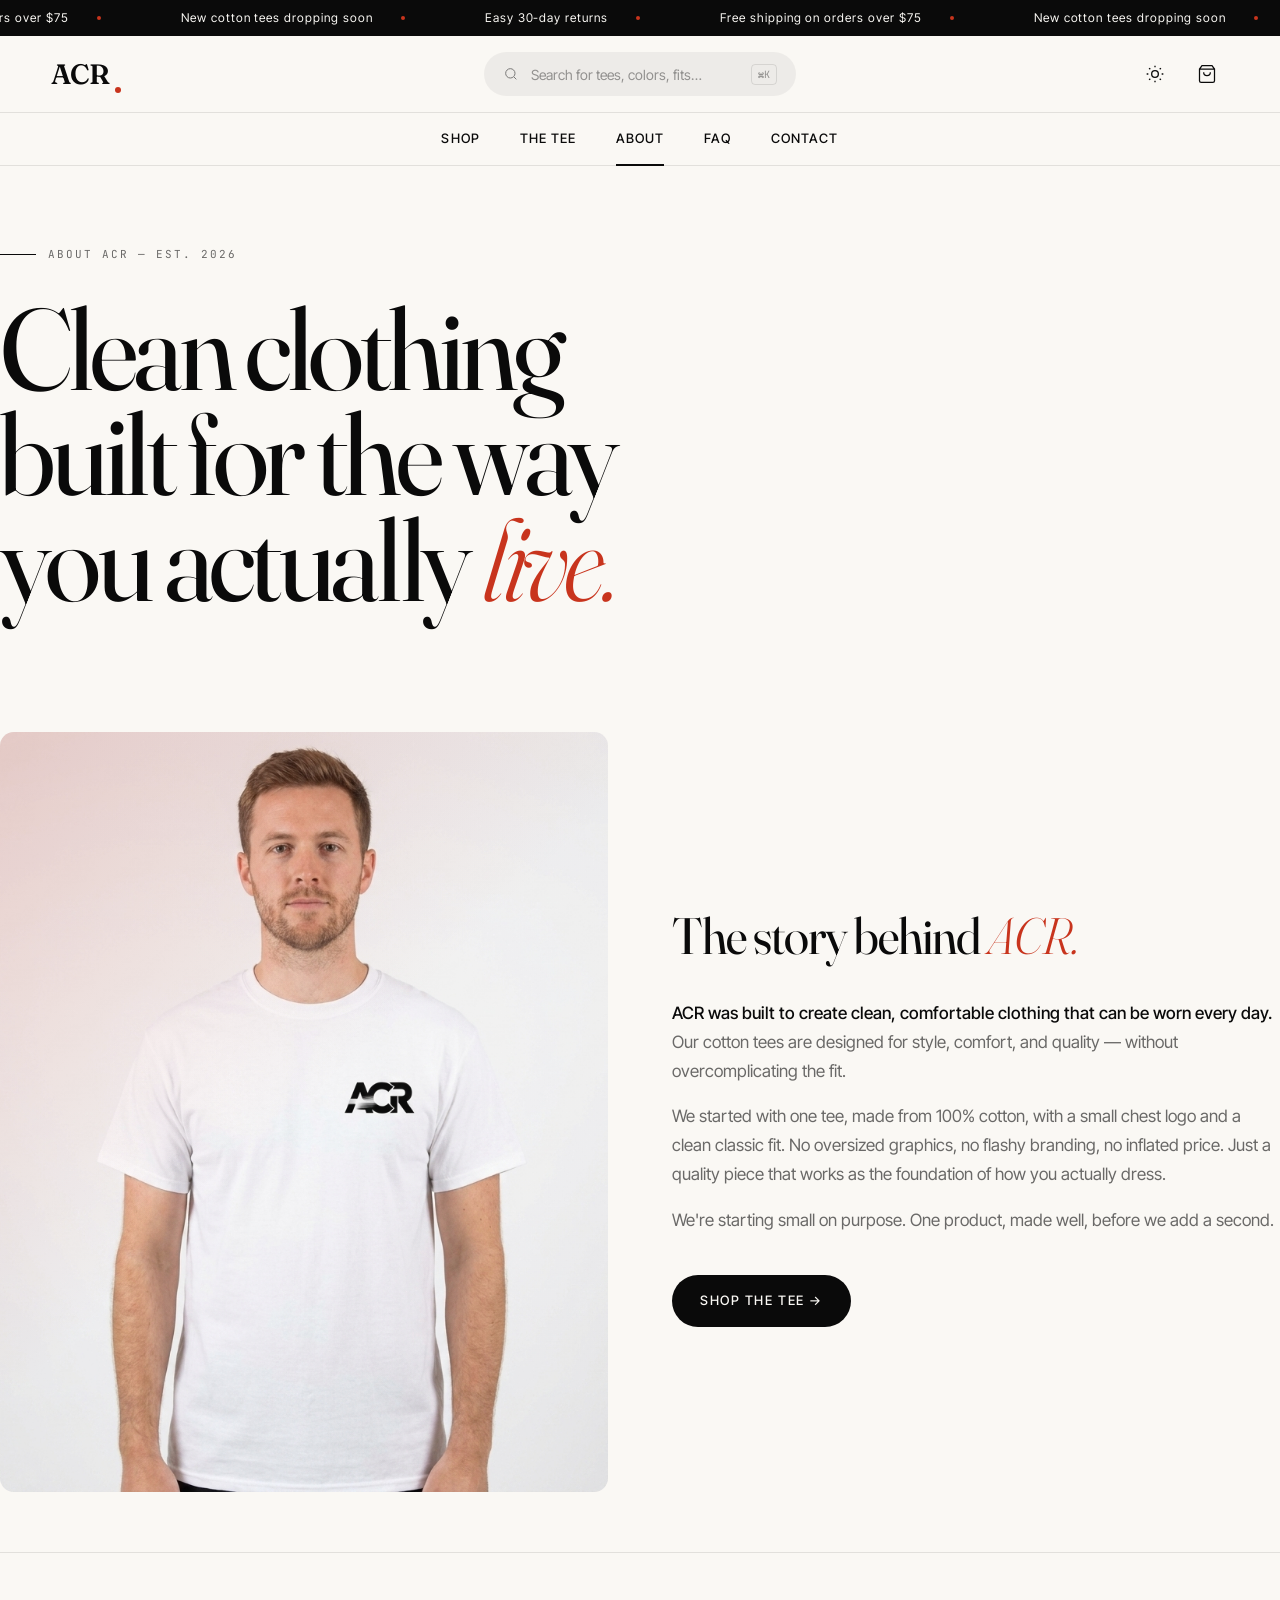
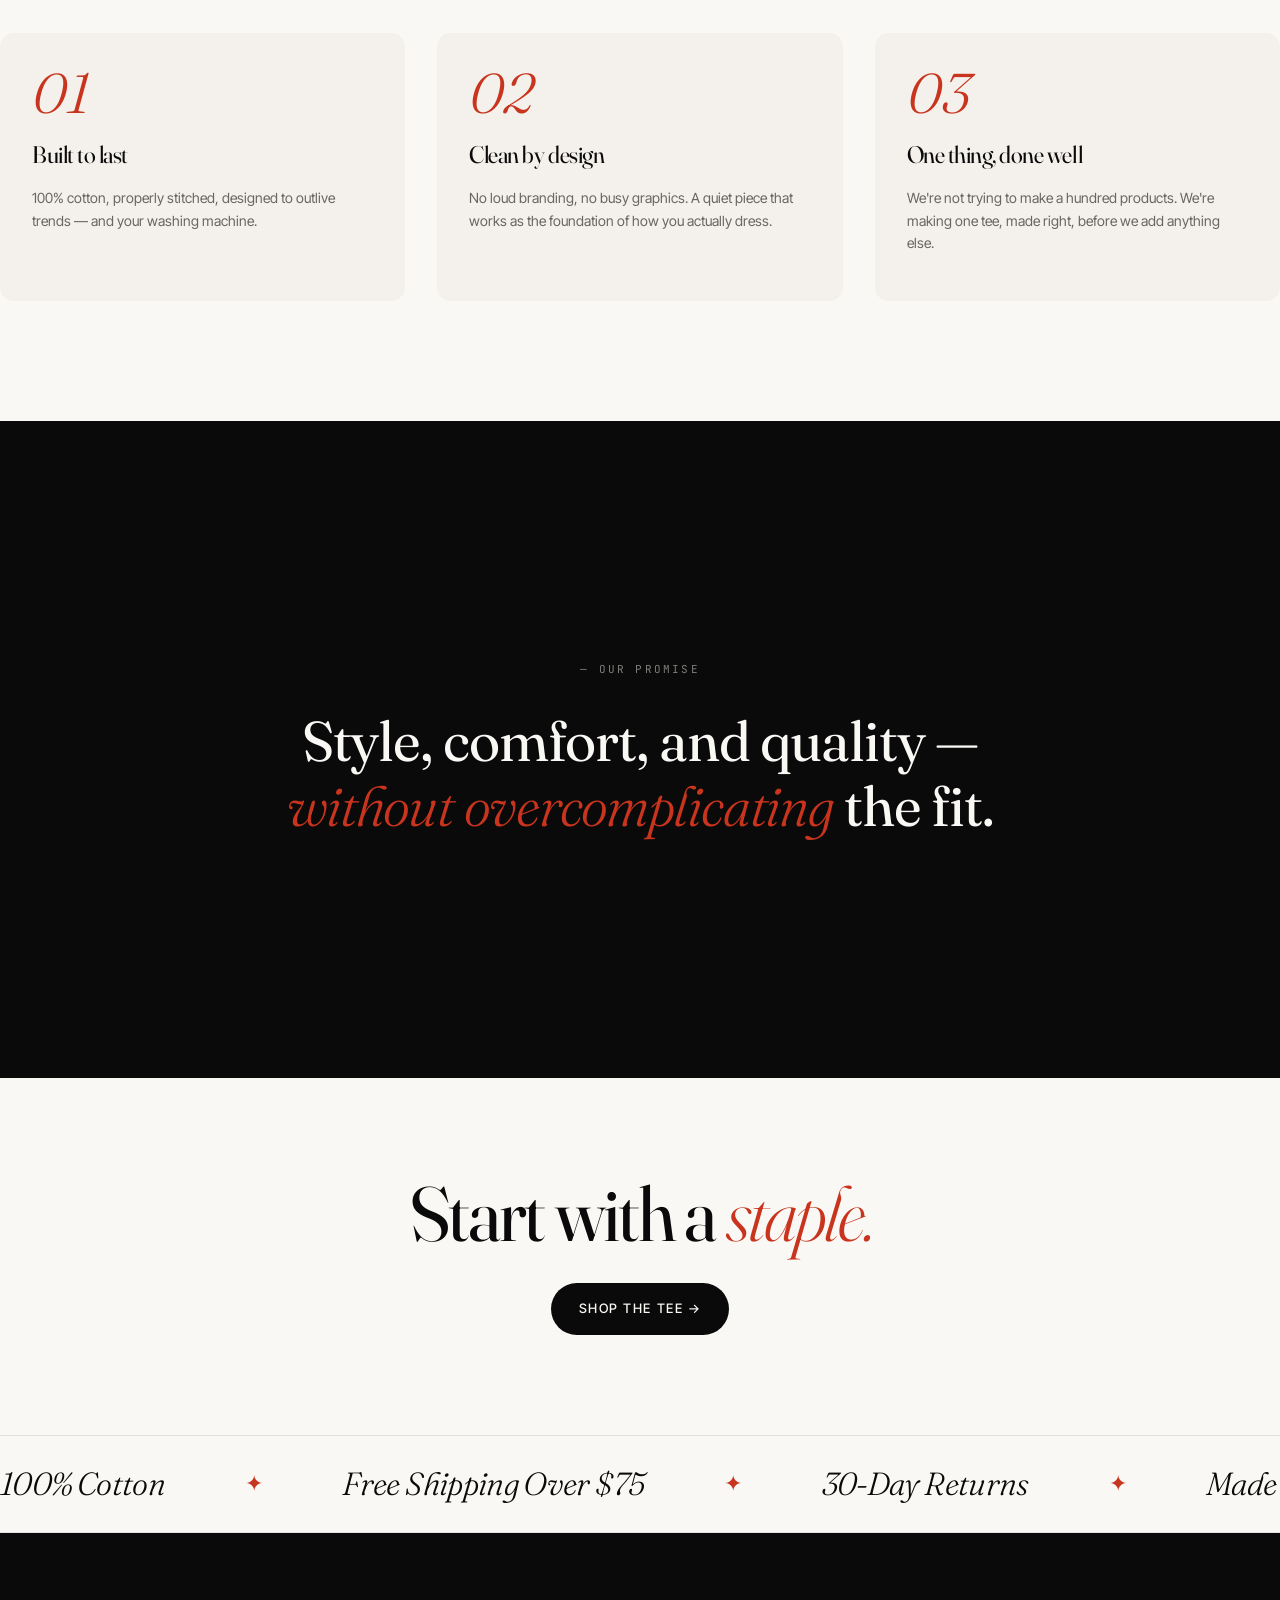
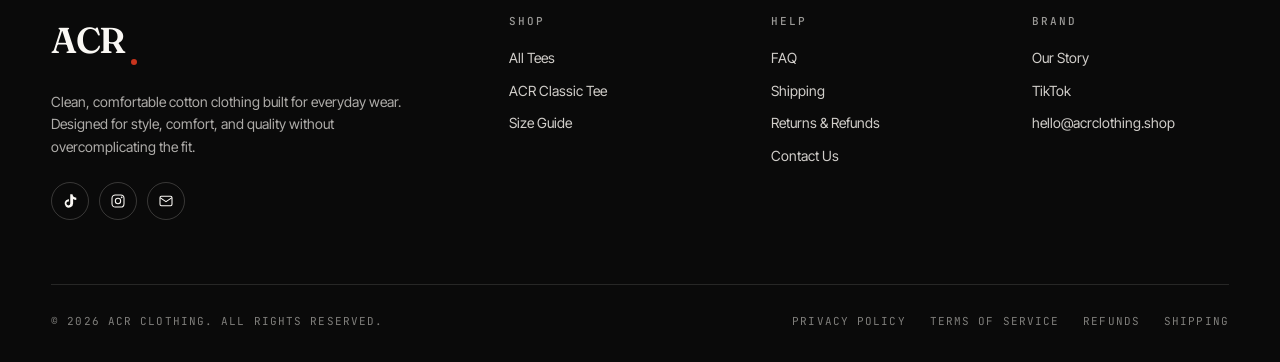
==== about.html @ 24bea293 "Wire Shopify Buy Button and add policy pages" ====
<!DOCTYPE html>
<html lang="en">
<head>
  <meta charset="UTF-8" />
  <meta name="viewport" content="width=device-width, initial-scale=1.0" />
  <title>About — ACR</title>
  <meta name="description" content="ACR was built to create clean, comfortable clothing that can be worn every day." />
  <link rel="stylesheet" href="css/styles.css" />
</head>
<body data-page="about">

  <div data-include="header"></div>

  <!-- ============== HERO ============== -->
  <section class="container about-hero reveal">
    <div style="display:flex;align-items:center;gap:12px;margin-bottom:32px;">
      <span style="width:36px;height:1px;background:var(--ink);"></span>
      <span style="font-family:var(--font-mono);font-size:11px;letter-spacing:0.18em;text-transform:uppercase;color:var(--ink-60);">
        About ACR — Est. 2026
      </span>
    </div>
    <h1>
      Clean clothing<br />
      built for the way<br />
      you actually <em>live.</em>
    </h1>
  </section>

  <!-- ============== STORY ============== -->
  <section class="container about-grid reveal">
    <div class="about-image" style="background-color:#faf8f4;">
      <img src="assets/tee-model-front.jpg" alt="ACR Classic Cotton Tee" style="width:100%;height:100%;object-fit:cover;" />
    </div>
    <div class="about-content">
      <h2>The story behind <em style="font-style:italic;font-weight:300;color:var(--accent);">ACR.</em></h2>
      <p>
        <strong>ACR was built to create clean, comfortable clothing that can be worn every day.</strong>
        Our cotton tees are designed for style, comfort, and quality — without overcomplicating the fit.
      </p>
      <p>
        We started with one tee, made from 100% cotton, with a small chest logo and a clean classic fit. No oversized graphics, no flashy branding, no inflated price. Just a quality piece that works as the foundation of how you actually dress.
      </p>
      <p>
        We're starting small on purpose. One product, made well, before we add a second.
      </p>
      <a href="product.html" class="btn btn-primary" style="margin-top:24px;">Shop The Tee →</a>
    </div>
  </section>

  <!-- ============== VALUES ============== -->
  <section class="container values-row reveal">
    <article class="value-card">
      <div class="value-num">01</div>
      <h3>Built to last</h3>
      <p>100% cotton, properly stitched, designed to outlive trends — and your washing machine.</p>
    </article>
    <article class="value-card">
      <div class="value-num">02</div>
      <h3>Clean by design</h3>
      <p>No loud branding, no busy graphics. A quiet piece that works as the foundation of how you actually dress.</p>
    </article>
    <article class="value-card">
      <div class="value-num">03</div>
      <h3>One thing, done well</h3>
      <p>We're not trying to make a hundred products. We're making one tee, made right, before we add anything else.</p>
    </article>
  </section>

  <!-- ============== EDITORIAL QUOTE ============== -->
  <section style="background:var(--ink);color:var(--paper);margin-top:40px;">
    <div class="container reveal" style="padding:120px 0;text-align:center;">
      <div style="font-family:var(--font-mono);font-size:11px;letter-spacing:0.2em;text-transform:uppercase;color:rgba(244,241,236,0.5);margin-bottom:32px;">
        — Our promise
      </div>
      <p style="font-family:var(--font-display);font-size:clamp(28px,4.5vw,56px);line-height:1.15;letter-spacing:-0.02em;font-weight:400;max-width:1100px;margin:0 auto;">
        Style, comfort, and quality —<br />
        <em style="font-style:italic;font-weight:300;color:var(--accent);">without overcomplicating</em> the fit.
      </p>
    </div>
  </section>

  <!-- ============== CTA ============== -->
  <section class="container reveal" style="padding:100px 0;text-align:center;">
    <h2 style="font-family:var(--font-display);font-size:clamp(40px,6vw,80px);letter-spacing:-0.03em;line-height:0.95;font-weight:400;margin-bottom:32px;">
      Start with a <em style="font-style:italic;font-weight:300;color:var(--accent);">staple.</em>
    </h2>
    <a href="product.html" class="btn btn-primary">Shop The Tee →</a>
  </section>

  <div data-include="footer"></div>
  <div data-include="drawer"></div>

  <script src="js/products.js"></script>
  <script src="js/partials.js"></script>
  <script src="js/app.js"></script>
</body>
</html>
---- css/styles.css ----
/* ==========================================================================
   ACR — Design System
   Premium streetwear ecommerce
   ========================================================================== */

@import url('https://fonts.googleapis.com/css2?family=Fraunces:opsz,wght@9..144,300;9..144,400;9..144,500;9..144,600;9..144,700;9..144,900&family=Inter+Tight:wght@300;400;500;600;700&family=JetBrains+Mono:wght@400;500&display=swap');

:root {
  /* Color tokens */
  --ink: #0a0a0a;
  --ink-soft: #1a1a1a;
  --ink-60: rgba(10, 10, 10, 0.6);
  --ink-40: rgba(10, 10, 10, 0.4);
  --ink-20: rgba(10, 10, 10, 0.2);
  --ink-10: rgba(10, 10, 10, 0.1);
  --ink-05: rgba(10, 10, 10, 0.05);

  --bone: #f4f1ec;
  --paper: #faf8f4;
  --pure: #ffffff;

  --gray-100: #ededed;
  --gray-200: #d8d8d8;
  --gray-400: #8a8a8a;
  --gray-600: #4a4a4a;

  --accent: #c8341d;       /* crimson */
  --accent-deep: #a02716;
  --accent-soft: #f7e8e5;

  --success: #2d5a3d;

  /* Typography */
  --font-display: 'Fraunces', 'Times New Roman', serif;
  --font-body: 'Inter Tight', -apple-system, sans-serif;
  --font-mono: 'JetBrains Mono', monospace;

  /* Layout */
  --max-w: 1440px;
  --gutter: clamp(20px, 4vw, 56px);

  /* Motion */
  --ease: cubic-bezier(0.65, 0, 0.35, 1);
  --ease-out: cubic-bezier(0.22, 1, 0.36, 1);

  /* Header heights */
  --announce-h: 36px;
  --header-h: 76px;
}

/* ==========================================================================
   Base
   ========================================================================== */

*, *::before, *::after { box-sizing: border-box; }

html { scroll-behavior: smooth; }

body {
  margin: 0;
  font-family: var(--font-body);
  font-size: 15px;
  line-height: 1.5;
  color: var(--ink);
  background: var(--paper);
  -webkit-font-smoothing: antialiased;
  text-rendering: optimizeLegibility;
}

img { display: block; max-width: 100%; }

a {
  color: inherit;
  text-decoration: none;
  transition: opacity 0.2s var(--ease);
}

button {
  font: inherit;
  color: inherit;
  background: none;
  border: 0;
  cursor: pointer;
}

h1, h2, h3, h4, h5 {
  font-family: var(--font-display);
  font-weight: 400;
  letter-spacing: -0.02em;
  margin: 0;
  font-variation-settings: "opsz" 144;
}

::selection { background: var(--ink); color: var(--paper); }

/* ==========================================================================
   Utilities
   ========================================================================== */

.container {
  max-width: var(--max-w);
  margin: 0 auto;
  padding-left: var(--gutter);
  padding-right: var(--gutter);
}

.eyebrow {
  font-family: var(--font-mono);
  font-size: 11px;
  letter-spacing: 0.18em;
  text-transform: uppercase;
  color: var(--ink-60);
}

.divider {
  height: 1px;
  background: var(--ink-10);
  border: 0;
  margin: 0;
}

/* Buttons */
.btn {
  display: inline-flex;
  align-items: center;
  justify-content: center;
  gap: 10px;
  height: 52px;
  padding: 0 28px;
  font-family: var(--font-body);
  font-size: 13px;
  font-weight: 500;
  letter-spacing: 0.12em;
  text-transform: uppercase;
  border-radius: 999px;
  cursor: pointer;
  transition: all 0.3s var(--ease);
  white-space: nowrap;
}

.btn-primary {
  background: var(--ink);
  color: var(--paper);
}
.btn-primary:hover {
  background: var(--accent);
  transform: translateY(-1px);
}

.btn-ghost {
  background: transparent;
  color: var(--ink);
  border: 1px solid var(--ink);
}
.btn-ghost:hover {
  background: var(--ink);
  color: var(--paper);
}

.btn-light {
  background: var(--paper);
  color: var(--ink);
}
.btn-light:hover { background: var(--bone); }

.btn-sm { height: 40px; padding: 0 18px; font-size: 11px; }
.btn-block { width: 100%; }

/* ==========================================================================
   Announcement bar
   ========================================================================== */

.announcement {
  height: var(--announce-h);
  background: var(--ink);
  color: var(--paper);
  display: flex;
  align-items: center;
  justify-content: center;
  overflow: hidden;
  font-size: 12px;
  letter-spacing: 0.08em;
  font-weight: 400;
}

.announcement-track {
  display: flex;
  gap: 80px;
  animation: marquee 28s linear infinite;
  white-space: nowrap;
  padding-left: 80px;
}

.announcement-item {
  display: inline-flex;
  align-items: center;
  gap: 14px;
}
.announcement-item::after {
  content: "";
  display: inline-block;
  width: 4px;
  height: 4px;
  background: var(--accent);
  border-radius: 50%;
  margin-left: 14px;
}

@keyframes marquee {
  from { transform: translateX(0); }
  to { transform: translateX(-50%); }
}

/* ==========================================================================
   Header
   ========================================================================== */

.site-header {
  position: sticky;
  top: 0;
  z-index: 100;
  background: var(--paper);
  border-bottom: 1px solid var(--ink-10);
  transition: box-shadow 0.3s var(--ease);
}
.site-header.scrolled {
  box-shadow: 0 1px 30px rgba(0,0,0,0.06);
}

.header-inner {
  display: grid;
  grid-template-columns: 1fr auto 1fr;
  align-items: center;
  gap: 32px;
  height: var(--header-h);
}

.logo {
  font-family: var(--font-display);
  font-size: 28px;
  font-weight: 600;
  letter-spacing: -0.04em;
  display: flex;
  align-items: baseline;
  gap: 4px;
}
.logo-mark {
  display: inline-block;
  width: 6px;
  height: 6px;
  background: var(--accent);
  border-radius: 50%;
  margin-left: 2px;
  margin-bottom: 2px;
  align-self: flex-end;
}

.search {
  display: flex;
  align-items: center;
  background: var(--ink-05);
  border: 1px solid transparent;
  border-radius: 999px;
  padding: 0 18px;
  height: 44px;
  width: 100%;
  max-width: 480px;
  transition: all 0.2s var(--ease);
}
.search:hover, .search:focus-within {
  background: var(--pure);
  border-color: var(--ink);
}
.search svg { flex: none; opacity: 0.5; }
.search input {
  flex: 1;
  border: 0;
  background: transparent;
  outline: none;
  padding: 0 12px;
  font-family: inherit;
  font-size: 14px;
  color: var(--ink);
}
.search input::placeholder { color: var(--ink-40); }

.header-actions {
  display: flex;
  align-items: center;
  gap: 8px;
  justify-self: end;
}

.icon-btn {
  position: relative;
  width: 44px;
  height: 44px;
  display: flex;
  align-items: center;
  justify-content: center;
  border-radius: 999px;
  transition: background 0.2s var(--ease);
}
.icon-btn:hover { background: var(--ink-05); }
.icon-btn .badge {
  position: absolute;
  top: 6px;
  right: 6px;
  min-width: 18px;
  height: 18px;
  padding: 0 5px;
  background: var(--accent);
  color: var(--paper);
  border-radius: 999px;
  font-size: 10px;
  font-weight: 600;
  display: flex;
  align-items: center;
  justify-content: center;
}

/* Primary nav */
.primary-nav {
  border-top: 1px solid var(--ink-10);
}
.primary-nav-inner {
  display: flex;
  align-items: center;
  justify-content: center;
  gap: 40px;
  height: 52px;
}
.nav-item {
  position: relative;
  font-size: 13px;
  font-weight: 500;
  letter-spacing: 0.08em;
  text-transform: uppercase;
  color: var(--ink);
  padding: 0;
  height: 100%;
  display: flex;
  align-items: center;
}
.nav-item::after {
  content: "";
  position: absolute;
  bottom: -1px;
  left: 0;
  right: 0;
  height: 2px;
  background: var(--ink);
  transform: scaleX(0);
  transform-origin: left;
  transition: transform 0.3s var(--ease);
}
.nav-item:hover::after,
.nav-item.active::after { transform: scaleX(1); }

/* Mega menu */
.mega-menu {
  position: absolute;
  left: 0;
  right: 0;
  top: 100%;
  background: var(--paper);
  border-top: 1px solid var(--ink-10);
  border-bottom: 1px solid var(--ink-10);
  padding: 48px 0;
  opacity: 0;
  visibility: hidden;
  transform: translateY(-8px);
  transition: all 0.25s var(--ease);
  z-index: 90;
}
.has-mega:hover .mega-menu,
.has-mega:focus-within .mega-menu {
  opacity: 1;
  visibility: visible;
  transform: translateY(0);
}
.mega-grid {
  display: grid;
  grid-template-columns: repeat(4, 1fr);
  gap: 48px;
}
.mega-col h4 {
  font-family: var(--font-mono);
  font-size: 11px;
  letter-spacing: 0.18em;
  text-transform: uppercase;
  color: var(--ink-60);
  margin-bottom: 16px;
  font-weight: 500;
}
.mega-col ul { list-style: none; padding: 0; margin: 0; }
.mega-col li { margin-bottom: 10px; }
.mega-col a {
  font-size: 15px;
  color: var(--ink);
  position: relative;
  display: inline-block;
}
.mega-col a:hover { color: var(--accent); }
.mega-tile {
  position: relative;
  aspect-ratio: 4/5;
  border-radius: 12px;
  overflow: hidden;
  display: flex;
  align-items: flex-end;
  padding: 20px;
  color: var(--paper);
}
.mega-tile::before {
  content: "";
  position: absolute;
  inset: 0;
  background: linear-gradient(180deg, transparent 40%, rgba(0,0,0,0.7));
}
.mega-tile span {
  position: relative;
  font-family: var(--font-display);
  font-size: 24px;
  font-weight: 500;
}

/* Mobile nav button */
.menu-toggle { display: none; }

/* ==========================================================================
   Hero
   ========================================================================== */

.hero {
  position: relative;
  min-height: 88vh;
  background: var(--ink);
  color: var(--paper);
  overflow: hidden;
  display: flex;
  align-items: flex-end;
}
.hero-bg {
  position: absolute;
  inset: 0;
  background: 
    radial-gradient(ellipse at 30% 20%, rgba(200,52,29,0.18), transparent 60%),
    linear-gradient(135deg, #0a0a0a 0%, #1a1a1a 50%, #0a0a0a 100%);
}
.hero-bg::after {
  content: "";
  position: absolute;
  inset: 0;
  background-image: url("data:image/svg+xml,%3Csvg viewBox='0 0 400 400' xmlns='http://www.w3.org/2000/svg'%3E%3Cfilter id='n'%3E%3CfeTurbulence type='fractalNoise' baseFrequency='0.85' numOctaves='2' stitchTiles='stitch'/%3E%3CfeColorMatrix values='0 0 0 0 1 0 0 0 0 1 0 0 0 0 1 0 0 0 0.08 0'/%3E%3C/filter%3E%3Crect width='100%25' height='100%25' filter='url(%23n)'/%3E%3C/svg%3E");
  opacity: 0.6;
  mix-blend-mode: overlay;
}

.hero-figure {
  position: absolute;
  right: -2%;
  bottom: 0;
  width: 56%;
  height: 100%;
  background: 
    linear-gradient(180deg, transparent 0%, rgba(10,10,10,0.4) 100%),
    url('../assets/hero-figure.svg') center bottom / cover no-repeat;
}
.hero-figure::before {
  content: "";
  position: absolute;
  left: 0;
  top: 0;
  bottom: 0;
  width: 200px;
  background: linear-gradient(90deg, var(--ink) 0%, transparent 100%);
}

.hero-inner {
  position: relative;
  z-index: 2;
  width: 100%;
  padding-top: 80px;
  padding-bottom: 80px;
  display: grid;
  grid-template-columns: 1fr 1fr;
  gap: 48px;
  align-items: end;
}

.hero-content { max-width: 620px; }

.hero-eyebrow {
  display: inline-flex;
  align-items: center;
  gap: 12px;
  font-family: var(--font-mono);
  font-size: 11px;
  letter-spacing: 0.2em;
  text-transform: uppercase;
  color: var(--paper);
  opacity: 0.7;
  margin-bottom: 24px;
}
.hero-eyebrow::before {
  content: "";
  width: 24px;
  height: 1px;
  background: var(--accent);
}

.hero-title {
  font-size: clamp(44px, 7vw, 96px);
  line-height: 0.95;
  letter-spacing: -0.04em;
  font-weight: 400;
  margin-bottom: 28px;
  font-variation-settings: "opsz" 144, "wght" 400;
}
.hero-title em {
  font-style: italic;
  font-weight: 300;
  color: var(--accent);
}

.hero-sub {
  font-size: 17px;
  line-height: 1.6;
  color: rgba(244,241,236,0.75);
  max-width: 460px;
  margin-bottom: 36px;
}

.hero-actions {
  display: flex;
  gap: 12px;
  flex-wrap: wrap;
}
.hero .btn-ghost {
  border-color: var(--paper);
  color: var(--paper);
}
.hero .btn-ghost:hover {
  background: var(--paper);
  color: var(--ink);
}

.hero-meta {
  display: flex;
  flex-direction: column;
  gap: 24px;
  font-family: var(--font-mono);
  font-size: 11px;
  letter-spacing: 0.15em;
  text-transform: uppercase;
  opacity: 0.6;
}
.hero-meta-row {
  display: flex;
  justify-content: space-between;
  border-top: 1px solid rgba(244,241,236,0.15);
  padding-top: 14px;
}

/* ==========================================================================
   Section primitives
   ========================================================================== */

section { padding: clamp(60px, 10vw, 120px) 0; }

.section-head {
  display: flex;
  justify-content: space-between;
  align-items: flex-end;
  margin-bottom: 48px;
  gap: 32px;
  flex-wrap: wrap;
}
.section-head-content { max-width: 720px; }
.section-title {
  font-size: clamp(36px, 5vw, 64px);
  line-height: 1.02;
  margin-top: 12px;
  letter-spacing: -0.03em;
}
.section-title em { font-style: italic; font-weight: 300; }

.section-link {
  display: inline-flex;
  align-items: center;
  gap: 10px;
  font-family: var(--font-mono);
  font-size: 11px;
  letter-spacing: 0.18em;
  text-transform: uppercase;
  border-bottom: 1px solid var(--ink);
  padding-bottom: 4px;
  transition: gap 0.25s var(--ease);
}
.section-link:hover { gap: 16px; }

/* ==========================================================================
   Featured categories
   ========================================================================== */

.cat-grid {
  display: grid;
  grid-template-columns: repeat(4, 1fr);
  gap: 16px;
}
.cat-card {
  position: relative;
  aspect-ratio: 3/4;
  border-radius: 14px;
  overflow: hidden;
  background: var(--ink-soft);
  cursor: pointer;
  transition: transform 0.5s var(--ease);
}
.cat-card:hover { transform: translateY(-4px); }
.cat-card-img {
  position: absolute;
  inset: 0;
  background-size: cover;
  background-position: center;
  transition: transform 0.7s var(--ease);
}
.cat-card:hover .cat-card-img { transform: scale(1.06); }
.cat-card::after {
  content: "";
  position: absolute;
  inset: 0;
  background: linear-gradient(180deg, transparent 30%, rgba(0,0,0,0.85));
}
.cat-card-body {
  position: absolute;
  inset: auto 0 0 0;
  padding: 24px;
  color: var(--paper);
  z-index: 2;
}
.cat-card-tag {
  font-family: var(--font-mono);
  font-size: 10px;
  letter-spacing: 0.18em;
  text-transform: uppercase;
  opacity: 0.75;
  margin-bottom: 6px;
}
.cat-card-title {
  font-family: var(--font-display);
  font-size: 28px;
  font-weight: 500;
  margin-bottom: 4px;
  letter-spacing: -0.02em;
}
.cat-card-desc {
  font-size: 13px;
  opacity: 0.8;
  margin-bottom: 14px;
  line-height: 1.4;
}
.cat-card-cta {
  display: inline-flex;
  align-items: center;
  gap: 8px;
  font-family: var(--font-mono);
  font-size: 11px;
  letter-spacing: 0.16em;
  text-transform: uppercase;
  border-bottom: 1px solid var(--paper);
  padding-bottom: 3px;
  transition: gap 0.25s var(--ease);
}
.cat-card:hover .cat-card-cta { gap: 14px; }

/* ==========================================================================
   Product cards
   ========================================================================== */

.product-grid {
  display: grid;
  grid-template-columns: repeat(4, 1fr);
  gap: 24px 20px;
}

.product-card {
  position: relative;
  display: flex;
  flex-direction: column;
}
.product-media {
  position: relative;
  aspect-ratio: 4/5;
  background: var(--bone);
  border-radius: 10px;
  overflow: hidden;
  margin-bottom: 14px;
}
.product-media-img {
  position: absolute;
  inset: 0;
  background-size: cover;
  background-position: center;
  transition: transform 0.6s var(--ease), opacity 0.4s var(--ease);
}
.product-media-img.alt {
  opacity: 0;
}
.product-card:hover .product-media-img { transform: scale(1.04); }
.product-card:hover .product-media-img.alt { opacity: 1; }

.product-tag {
  position: absolute;
  top: 12px;
  left: 12px;
  background: var(--paper);
  color: var(--ink);
  font-family: var(--font-mono);
  font-size: 10px;
  letter-spacing: 0.14em;
  text-transform: uppercase;
  padding: 6px 10px;
  border-radius: 999px;
  z-index: 2;
}
.product-tag.accent { background: var(--accent); color: var(--paper); }

.wishlist-btn {
  position: absolute;
  top: 12px;
  right: 12px;
  width: 36px;
  height: 36px;
  background: rgba(255,255,255,0.92);
  border-radius: 999px;
  display: flex;
  align-items: center;
  justify-content: center;
  z-index: 2;
  transition: all 0.2s var(--ease);
}
.wishlist-btn:hover { background: var(--paper); transform: scale(1.06); }
.wishlist-btn.active svg { fill: var(--accent); stroke: var(--accent); }

.quick-add {
  position: absolute;
  left: 12px;
  right: 12px;
  bottom: 12px;
  height: 44px;
  background: var(--ink);
  color: var(--paper);
  border-radius: 999px;
  display: flex;
  align-items: center;
  justify-content: center;
  font-family: var(--font-body);
  font-size: 12px;
  font-weight: 500;
  letter-spacing: 0.12em;
  text-transform: uppercase;
  opacity: 0;
  transform: translateY(8px);
  transition: all 0.3s var(--ease);
  z-index: 2;
}
.product-card:hover .quick-add { opacity: 1; transform: translateY(0); }
.quick-add:hover { background: var(--accent); }

.product-info {
  display: flex;
  flex-direction: column;
  gap: 6px;
}
.product-meta {
  display: flex;
  justify-content: space-between;
  align-items: center;
  font-family: var(--font-mono);
  font-size: 11px;
  letter-spacing: 0.1em;
  color: var(--ink-60);
  text-transform: uppercase;
}
.product-rating {
  display: inline-flex;
  align-items: center;
  gap: 4px;
}
.product-rating svg { width: 11px; height: 11px; fill: var(--ink); }

.product-name {
  font-family: var(--font-body);
  font-size: 15px;
  font-weight: 500;
  line-height: 1.3;
  color: var(--ink);
}
.product-price {
  font-family: var(--font-display);
  font-size: 17px;
  font-weight: 500;
  color: var(--ink);
}

.product-options {
  display: flex;
  align-items: center;
  gap: 12px;
  margin-top: 4px;
}
.swatches { display: flex; gap: 5px; }
.swatch {
  width: 14px;
  height: 14px;
  border-radius: 50%;
  border: 1px solid var(--ink-20);
  cursor: pointer;
  transition: transform 0.2s var(--ease);
}
.swatch:hover, .swatch.active {
  transform: scale(1.2);
  outline: 1px solid var(--ink);
  outline-offset: 2px;
}
.swatch[data-color="black"] { background: #1a1a1a; }
.swatch[data-color="white"] { background: #fafafa; }
.swatch[data-color="gray"] { background: #8a8a8a; }
.swatch[data-color="cream"] { background: #e8dfd0; }
.swatch[data-color="navy"] { background: #1a2238; }
.swatch[data-color="olive"] { background: #4a5236; }

.sizes {
  display: flex;
  gap: 4px;
  font-family: var(--font-mono);
  font-size: 10px;
  letter-spacing: 0.1em;
  color: var(--ink-60);
}

/* ==========================================================================
   Edit / Editorial split
   ========================================================================== */

.edit-split {
  background: var(--bone);
}
.edit-split-grid {
  display: grid;
  grid-template-columns: 1.1fr 1fr;
  gap: 64px;
  align-items: center;
}
.edit-image {
  aspect-ratio: 4/5;
  border-radius: 14px;
  overflow: hidden;
  background: var(--ink) url('../assets/edit.svg') center/cover no-repeat;
}
.edit-content { padding: 0 16px; }
.edit-quote {
  font-family: var(--font-display);
  font-style: italic;
  font-size: clamp(28px, 3.5vw, 44px);
  line-height: 1.15;
  letter-spacing: -0.02em;
  margin: 24px 0 32px;
  font-weight: 300;
}
.edit-quote::before {
  content: "❝";
  display: block;
  font-size: 64px;
  color: var(--accent);
  line-height: 0.5;
  margin-bottom: 16px;
}
.edit-stats {
  display: grid;
  grid-template-columns: repeat(3, 1fr);
  gap: 16px;
  margin: 40px 0;
  border-top: 1px solid var(--ink-10);
  padding-top: 24px;
}
.edit-stat-num {
  font-family: var(--font-display);
  font-size: 36px;
  font-weight: 500;
  letter-spacing: -0.03em;
  display: block;
}
.edit-stat-label {
  font-family: var(--font-mono);
  font-size: 10px;
  letter-spacing: 0.16em;
  text-transform: uppercase;
  color: var(--ink-60);
  margin-top: 4px;
}

/* ==========================================================================
   Newsletter
   ========================================================================== */

.newsletter {
  background: var(--ink);
  color: var(--paper);
  padding: 100px 0;
  position: relative;
  overflow: hidden;
}
.newsletter::before {
  content: "ACR";
  position: absolute;
  font-family: var(--font-display);
  font-size: 40vw;
  font-weight: 700;
  color: rgba(244,241,236,0.025);
  bottom: -20vw;
  right: -5vw;
  letter-spacing: -0.05em;
  pointer-events: none;
  line-height: 1;
}
.newsletter-inner {
  position: relative;
  display: grid;
  grid-template-columns: 1fr 1fr;
  gap: 64px;
  align-items: center;
}
.newsletter-title {
  font-size: clamp(36px, 5vw, 56px);
  line-height: 1.02;
  letter-spacing: -0.03em;
}
.newsletter-title em { font-style: italic; color: var(--accent); font-weight: 300; }

.newsletter-form {
  display: flex;
  align-items: center;
  background: rgba(244,241,236,0.06);
  border: 1px solid rgba(244,241,236,0.2);
  border-radius: 999px;
  padding: 6px;
  margin-top: 24px;
  transition: border-color 0.2s var(--ease);
}
.newsletter-form:focus-within { border-color: var(--paper); }
.newsletter-form input {
  flex: 1;
  background: transparent;
  border: 0;
  outline: 0;
  padding: 14px 22px;
  color: var(--paper);
  font-family: inherit;
  font-size: 15px;
}
.newsletter-form input::placeholder { color: rgba(244,241,236,0.5); }
.newsletter-form button {
  height: 48px;
  padding: 0 28px;
  background: var(--paper);
  color: var(--ink);
  border-radius: 999px;
  font-family: var(--font-body);
  font-size: 12px;
  font-weight: 500;
  letter-spacing: 0.14em;
  text-transform: uppercase;
  transition: background 0.2s var(--ease);
}
.newsletter-form button:hover { background: var(--accent); color: var(--paper); }

.newsletter-fineprint {
  font-family: var(--font-mono);
  font-size: 11px;
  letter-spacing: 0.1em;
  text-transform: uppercase;
  opacity: 0.5;
  margin-top: 14px;
}

/* ==========================================================================
   Marquee strip
   ========================================================================== */

.value-strip {
  background: var(--paper);
  border-top: 1px solid var(--ink-10);
  border-bottom: 1px solid var(--ink-10);
  overflow: hidden;
  padding: 24px 0;
}
.value-row {
  display: flex;
  gap: 80px;
  animation: marquee 40s linear infinite;
  white-space: nowrap;
  font-family: var(--font-display);
  font-size: 32px;
  font-style: italic;
  font-weight: 300;
  letter-spacing: -0.02em;
}
.value-row span {
  display: inline-flex;
  align-items: center;
  gap: 80px;
}
.value-row span::after {
  content: "✦";
  color: var(--accent);
  font-style: normal;
  font-size: 22px;
}

/* ==========================================================================
   Footer
   ========================================================================== */

.site-footer {
  background: var(--ink);
  color: var(--paper);
  padding: 80px 0 32px;
  position: relative;
}
.footer-grid {
  display: grid;
  grid-template-columns: 2fr repeat(3, 1fr);
  gap: 64px;
  margin-bottom: 64px;
}
.footer-brand .logo { color: var(--paper); margin-bottom: 24px; font-size: 36px; }
.footer-brand p {
  color: rgba(244,241,236,0.7);
  font-size: 14px;
  line-height: 1.6;
  max-width: 360px;
  margin-bottom: 24px;
}
.footer-col h4 {
  font-family: var(--font-mono);
  font-size: 11px;
  letter-spacing: 0.18em;
  text-transform: uppercase;
  margin-bottom: 18px;
  font-weight: 500;
  opacity: 0.6;
}
.footer-col ul { list-style: none; padding: 0; margin: 0; }
.footer-col li { margin-bottom: 10px; }
.footer-col a {
  font-size: 14px;
  color: rgba(244,241,236,0.85);
  transition: color 0.2s var(--ease);
}
.footer-col a:hover { color: var(--accent); }

.social {
  display: flex;
  gap: 10px;
}
.social a {
  width: 38px;
  height: 38px;
  display: flex;
  align-items: center;
  justify-content: center;
  border: 1px solid rgba(244,241,236,0.2);
  border-radius: 999px;
  transition: all 0.2s var(--ease);
}
.social a:hover { background: var(--paper); color: var(--ink); }

.footer-bottom {
  border-top: 1px solid rgba(244,241,236,0.12);
  padding-top: 28px;
  display: flex;
  justify-content: space-between;
  align-items: center;
  flex-wrap: wrap;
  gap: 16px;
  font-family: var(--font-mono);
  font-size: 11px;
  letter-spacing: 0.1em;
  color: rgba(244,241,236,0.5);
  text-transform: uppercase;
}
.footer-legal { display: flex; gap: 24px; flex-wrap: wrap; }
.footer-legal a:hover { color: var(--paper); }

/* ==========================================================================
   Cart drawer
   ========================================================================== */

.drawer-overlay {
  position: fixed;
  inset: 0;
  background: rgba(0,0,0,0.5);
  opacity: 0;
  visibility: hidden;
  transition: all 0.3s var(--ease);
  z-index: 200;
}
.drawer-overlay.open { opacity: 1; visibility: visible; }

.drawer {
  position: fixed;
  top: 0;
  right: 0;
  bottom: 0;
  width: min(440px, 100vw);
  background: var(--paper);
  z-index: 201;
  transform: translateX(100%);
  transition: transform 0.4s var(--ease);
  display: flex;
  flex-direction: column;
}
.drawer.open { transform: translateX(0); }
.drawer-head {
  padding: 24px 28px;
  display: flex;
  justify-content: space-between;
  align-items: center;
  border-bottom: 1px solid var(--ink-10);
}
.drawer-head h3 { font-size: 22px; }
.drawer-body { flex: 1; overflow-y: auto; padding: 8px 28px; }
.drawer-foot {
  padding: 24px 28px;
  border-top: 1px solid var(--ink-10);
  background: var(--bone);
}

.cart-line {
  display: grid;
  grid-template-columns: 80px 1fr auto;
  gap: 16px;
  padding: 20px 0;
  border-bottom: 1px solid var(--ink-10);
}
.cart-line-img {
  width: 80px;
  height: 100px;
  background: var(--bone);
  border-radius: 6px;
  background-size: cover;
  background-position: center;
}
.cart-line-name { font-size: 14px; font-weight: 500; margin-bottom: 4px; }
.cart-line-meta {
  font-family: var(--font-mono);
  font-size: 10px;
  letter-spacing: 0.1em;
  color: var(--ink-60);
  text-transform: uppercase;
  margin-bottom: 10px;
}
.qty {
  display: inline-flex;
  align-items: center;
  border: 1px solid var(--ink-20);
  border-radius: 999px;
}
.qty button {
  width: 28px;
  height: 28px;
  display: flex;
  align-items: center;
  justify-content: center;
  font-size: 14px;
}
.qty span { padding: 0 6px; font-size: 13px; min-width: 20px; text-align: center; }

.cart-line-price { font-family: var(--font-display); font-size: 16px; font-weight: 500; }
.cart-remove {
  font-family: var(--font-mono);
  font-size: 10px;
  letter-spacing: 0.12em;
  color: var(--ink-60);
  text-transform: uppercase;
  margin-top: 8px;
  display: block;
}
.cart-remove:hover { color: var(--accent); }

.cart-summary { display: flex; flex-direction: column; gap: 8px; margin-bottom: 16px; }
.cart-row { display: flex; justify-content: space-between; font-size: 14px; }
.cart-row.total { font-family: var(--font-display); font-size: 22px; padding-top: 12px; border-top: 1px solid var(--ink-10); }

.cart-empty {
  text-align: center;
  padding: 64px 20px;
  color: var(--ink-60);
}
.cart-empty h4 {
  font-family: var(--font-display);
  font-size: 24px;
  margin-bottom: 8px;
  color: var(--ink);
}

/* ==========================================================================
   Page header (subpages)
   ========================================================================== */

.page-head {
  padding: 64px 0 48px;
  border-bottom: 1px solid var(--ink-10);
}
.breadcrumb {
  font-family: var(--font-mono);
  font-size: 11px;
  letter-spacing: 0.16em;
  text-transform: uppercase;
  color: var(--ink-60);
  margin-bottom: 16px;
  display: flex;
  gap: 10px;
}
.breadcrumb a:hover { color: var(--accent); }
.page-title {
  font-size: clamp(48px, 7vw, 96px);
  line-height: 0.95;
  letter-spacing: -0.04em;
}
.page-sub {
  font-size: 16px;
  color: var(--ink-60);
  margin-top: 12px;
  max-width: 540px;
}

/* ==========================================================================
   Shop / Filters
   ========================================================================== */

.shop-layout {
  display: grid;
  grid-template-columns: 240px 1fr;
  gap: 56px;
  padding: 56px 0;
}

.filter-block {
  border-bottom: 1px solid var(--ink-10);
  padding: 24px 0;
}
.filter-block:first-child { padding-top: 0; }
.filter-block summary {
  display: flex;
  justify-content: space-between;
  align-items: center;
  font-family: var(--font-mono);
  font-size: 11px;
  letter-spacing: 0.16em;
  text-transform: uppercase;
  cursor: pointer;
  list-style: none;
  margin-bottom: 16px;
}
.filter-block summary::-webkit-details-marker { display: none; }
.filter-block summary::after {
  content: "+";
  font-family: var(--font-display);
  font-size: 18px;
}
.filter-block[open] summary::after { content: "−"; }

.filter-options { display: flex; flex-direction: column; gap: 10px; }
.filter-options label {
  display: flex;
  align-items: center;
  gap: 10px;
  font-size: 14px;
  cursor: pointer;
}
.filter-options input[type="checkbox"] {
  width: 16px;
  height: 16px;
  accent-color: var(--ink);
}
.filter-count {
  margin-left: auto;
  font-family: var(--font-mono);
  font-size: 11px;
  color: var(--ink-40);
}

.size-grid, .color-grid {
  display: flex;
  flex-wrap: wrap;
  gap: 6px;
}
.size-chip {
  height: 36px;
  min-width: 44px;
  padding: 0 10px;
  border: 1px solid var(--ink-20);
  border-radius: 999px;
  display: inline-flex;
  align-items: center;
  justify-content: center;
  font-size: 12px;
  cursor: pointer;
  transition: all 0.2s var(--ease);
}
.size-chip:hover { border-color: var(--ink); }
.size-chip.active { background: var(--ink); color: var(--paper); border-color: var(--ink); }

.color-chip {
  width: 26px;
  height: 26px;
  border-radius: 50%;
  border: 1px solid var(--ink-20);
  cursor: pointer;
  transition: transform 0.2s var(--ease);
}
.color-chip:hover { transform: scale(1.1); }
.color-chip.active { outline: 1px solid var(--ink); outline-offset: 2px; }

.shop-toolbar {
  display: flex;
  justify-content: space-between;
  align-items: center;
  margin-bottom: 32px;
  font-family: var(--font-mono);
  font-size: 11px;
  letter-spacing: 0.14em;
  text-transform: uppercase;
  color: var(--ink-60);
}
.sort-select {
  border: 1px solid var(--ink-20);
  background: var(--paper);
  padding: 10px 32px 10px 16px;
  border-radius: 999px;
  font-family: inherit;
  font-size: 12px;
  letter-spacing: 0.12em;
  text-transform: uppercase;
  cursor: pointer;
  appearance: none;
  background-image: url("data:image/svg+xml,%3Csvg width='10' height='6' viewBox='0 0 10 6' xmlns='http://www.w3.org/2000/svg'%3E%3Cpath d='M1 1l4 4 4-4' stroke='%230a0a0a' fill='none' stroke-width='1.2'/%3E%3C/svg%3E");
  background-repeat: no-repeat;
  background-position: right 14px center;
}

.shop-grid { grid-template-columns: repeat(3, 1fr); }

/* ==========================================================================
   Product detail (PDP)
   ========================================================================== */

.pdp {
  display: grid;
  grid-template-columns: 1.2fr 1fr;
  gap: 56px;
  padding: 32px 0 80px;
}

.gallery {
  display: grid;
  grid-template-columns: 80px 1fr;
  gap: 16px;
  align-items: start;
}
.gallery-thumbs {
  display: flex;
  flex-direction: column;
  gap: 10px;
  position: sticky;
  top: calc(var(--header-h) + var(--announce-h) + 60px);
}
.thumb {
  width: 80px;
  height: 100px;
  border-radius: 6px;
  border: 1px solid transparent;
  background-size: cover;
  background-position: center;
  background-color: var(--bone);
  cursor: pointer;
  transition: border-color 0.2s var(--ease);
}
.thumb.active { border-color: var(--ink); }

.gallery-main {
  border-radius: 14px;
  overflow: hidden;
  aspect-ratio: 4/5;
  background: var(--bone);
  position: relative;
}
.gallery-main-img {
  position: absolute;
  inset: 0;
  background-size: cover;
  background-position: center;
}

.pdp-info { padding-top: 24px; position: sticky; top: calc(var(--header-h) + var(--announce-h) + 32px); align-self: start; }
.pdp-collection {
  font-family: var(--font-mono);
  font-size: 11px;
  letter-spacing: 0.18em;
  text-transform: uppercase;
  color: var(--accent);
  margin-bottom: 14px;
}
.pdp-title {
  font-size: clamp(34px, 4vw, 52px);
  line-height: 1.05;
  letter-spacing: -0.03em;
  margin-bottom: 12px;
}
.pdp-meta {
  display: flex;
  align-items: center;
  gap: 16px;
  margin-bottom: 24px;
  font-family: var(--font-mono);
  font-size: 12px;
  letter-spacing: 0.1em;
  color: var(--ink-60);
  text-transform: uppercase;
}
.pdp-price {
  font-family: var(--font-display);
  font-size: 32px;
  font-weight: 500;
  margin-bottom: 28px;
}
.pdp-section { margin-bottom: 28px; }
.pdp-section-label {
  display: flex;
  justify-content: space-between;
  align-items: center;
  font-family: var(--font-mono);
  font-size: 11px;
  letter-spacing: 0.16em;
  text-transform: uppercase;
  margin-bottom: 12px;
}
.pdp-section-label a { color: var(--ink-60); border-bottom: 1px solid currentColor; padding-bottom: 1px; }
.pdp-section-label a:hover { color: var(--ink); }
.pdp-section-label .selected { color: var(--ink-60); }

.pdp-actions {
  display: grid;
  grid-template-columns: auto 1fr 1fr;
  gap: 8px;
  margin: 32px 0 24px;
}
.pdp-actions .qty { height: 52px; }
.pdp-actions .qty button { width: 36px; height: 36px; }

.pdp-perks {
  display: grid;
  gap: 4px;
  padding: 20px;
  background: var(--bone);
  border-radius: 10px;
  margin-bottom: 24px;
}
.pdp-perk {
  display: flex;
  align-items: center;
  gap: 10px;
  font-size: 13px;
  padding: 6px 0;
}
.pdp-perk svg { flex: none; }

.accordion-item {
  border-bottom: 1px solid var(--ink-10);
}
.accordion-item:first-child { border-top: 1px solid var(--ink-10); }
.accordion-summary {
  display: flex;
  justify-content: space-between;
  align-items: center;
  padding: 20px 0;
  cursor: pointer;
  list-style: none;
  font-family: var(--font-mono);
  font-size: 12px;
  letter-spacing: 0.14em;
  text-transform: uppercase;
}
.accordion-summary::-webkit-details-marker { display: none; }
.accordion-summary::after {
  content: "+";
  font-family: var(--font-display);
  font-size: 22px;
  transition: transform 0.3s var(--ease);
}
.accordion-item[open] .accordion-summary::after { content: "−"; }
.accordion-body {
  padding-bottom: 20px;
  color: var(--ink-60);
  font-size: 14px;
  line-height: 1.7;
}
.accordion-body ul { padding-left: 18px; margin: 8px 0; }

/* ==========================================================================
   Cart page
   ========================================================================== */

.cart-page {
  display: grid;
  grid-template-columns: 1.6fr 1fr;
  gap: 56px;
  padding: 48px 0 80px;
}
.cart-list { border-top: 1px solid var(--ink-10); }
.cart-item {
  display: grid;
  grid-template-columns: 140px 1fr auto;
  gap: 24px;
  padding: 28px 0;
  border-bottom: 1px solid var(--ink-10);
}
.cart-item-img {
  width: 140px;
  height: 175px;
  background: var(--bone);
  border-radius: 10px;
  background-size: cover;
  background-position: center;
}
.cart-item-name { font-size: 18px; font-weight: 500; margin-bottom: 6px; }
.cart-item-meta {
  font-family: var(--font-mono);
  font-size: 11px;
  letter-spacing: 0.12em;
  color: var(--ink-60);
  text-transform: uppercase;
  margin-bottom: 18px;
  display: flex;
  gap: 14px;
}
.cart-item-actions { display: flex; align-items: center; gap: 16px; }
.cart-item-price {
  font-family: var(--font-display);
  font-size: 22px;
  font-weight: 500;
  text-align: right;
}

.summary-card {
  background: var(--bone);
  border-radius: 14px;
  padding: 32px;
  position: sticky;
  top: calc(var(--header-h) + var(--announce-h) + 24px);
}
.summary-card h3 { font-size: 24px; margin-bottom: 24px; }
.promo {
  display: flex;
  gap: 6px;
  margin-bottom: 20px;
  padding-bottom: 20px;
  border-bottom: 1px solid var(--ink-10);
}
.promo input {
  flex: 1;
  height: 44px;
  padding: 0 16px;
  border: 1px solid var(--ink-20);
  border-radius: 999px;
  background: var(--paper);
  font-family: inherit;
  font-size: 13px;
  outline: none;
}
.promo input:focus { border-color: var(--ink); }
.promo button {
  height: 44px;
  padding: 0 18px;
  background: var(--ink);
  color: var(--paper);
  border-radius: 999px;
  font-size: 12px;
  letter-spacing: 0.12em;
  text-transform: uppercase;
}
.summary-rows { display: flex; flex-direction: column; gap: 12px; margin-bottom: 20px; }
.summary-row { display: flex; justify-content: space-between; font-size: 14px; }
.summary-row.muted { color: var(--ink-60); }
.summary-total {
  display: flex;
  justify-content: space-between;
  align-items: baseline;
  padding-top: 16px;
  border-top: 1px solid var(--ink-10);
  margin-bottom: 24px;
}
.summary-total span:first-child {
  font-family: var(--font-mono);
  font-size: 11px;
  letter-spacing: 0.16em;
  text-transform: uppercase;
}
.summary-total span:last-child {
  font-family: var(--font-display);
  font-size: 32px;
  font-weight: 500;
}
.checkout-btn {
  width: 100%;
  height: 56px;
  background: var(--ink);
  color: var(--paper);
  border-radius: 999px;
  font-size: 13px;
  font-weight: 500;
  letter-spacing: 0.14em;
  text-transform: uppercase;
  margin-bottom: 12px;
  transition: background 0.2s var(--ease);
}
.checkout-btn:hover { background: var(--accent); }
.summary-foot {
  font-family: var(--font-mono);
  font-size: 10px;
  letter-spacing: 0.1em;
  color: var(--ink-60);
  text-align: center;
  text-transform: uppercase;
}

/* ==========================================================================
   About page
   ========================================================================== */

.about-hero {
  padding: 80px 0 60px;
}
.about-hero h1 {
  font-size: clamp(60px, 9vw, 140px);
  line-height: 0.92;
  letter-spacing: -0.04em;
  max-width: 1100px;
  font-weight: 400;
}
.about-hero h1 em { font-style: italic; font-weight: 300; color: var(--accent); }

.about-grid {
  display: grid;
  grid-template-columns: 1fr 1fr;
  gap: 64px;
  padding: 60px 0;
  align-items: center;
}
.about-image {
  aspect-ratio: 4/5;
  border-radius: 14px;
  background: var(--ink);
  overflow: hidden;
  position: relative;
}
.about-image::after {
  content: "";
  position: absolute;
  inset: 0;
  background: linear-gradient(135deg, rgba(200,52,29,0.18), transparent 50%), 
              radial-gradient(circle at 70% 30%, rgba(244,241,236,0.06), transparent);
}
.about-content h2 { font-size: clamp(32px, 4vw, 56px); margin-bottom: 24px; }
.about-content p { font-size: 17px; line-height: 1.7; color: var(--ink-60); margin-bottom: 16px; }
.about-content p strong { color: var(--ink); font-weight: 500; }

.values-row {
  display: grid;
  grid-template-columns: repeat(3, 1fr);
  gap: 32px;
  padding: 80px 0;
  border-top: 1px solid var(--ink-10);
}
.value-card {
  padding: 32px;
  background: var(--bone);
  border-radius: 14px;
  position: relative;
  overflow: hidden;
}
.value-num {
  font-family: var(--font-display);
  font-size: 56px;
  color: var(--accent);
  font-style: italic;
  font-weight: 300;
  line-height: 1;
  margin-bottom: 16px;
}
.value-card h3 { font-size: 24px; margin-bottom: 8px; }
.value-card p { font-size: 14px; color: var(--ink-60); line-height: 1.6; }

/* ==========================================================================
   Newsletter popup
   ========================================================================== */

.popup-overlay {
  position: fixed;
  inset: 0;
  background: rgba(10,10,10,0.7);
  display: flex;
  align-items: center;
  justify-content: center;
  z-index: 300;
  padding: 20px;
  opacity: 0;
  visibility: hidden;
  transition: all 0.3s var(--ease);
}
.popup-overlay.open { opacity: 1; visibility: visible; }
.popup {
  background: var(--paper);
  border-radius: 18px;
  width: 100%;
  max-width: 920px;
  display: grid;
  grid-template-columns: 1fr 1fr;
  overflow: hidden;
  transform: scale(0.96);
  transition: transform 0.3s var(--ease);
  position: relative;
}
.popup-overlay.open .popup { transform: scale(1); }
.popup-image {
  background: var(--ink) url('../assets/popup.svg') center/cover no-repeat;
  min-height: 460px;
}
.popup-body { padding: 48px; }
.popup-eyebrow {
  font-family: var(--font-mono);
  font-size: 11px;
  letter-spacing: 0.18em;
  text-transform: uppercase;
  color: var(--accent);
  margin-bottom: 14px;
}
.popup h3 {
  font-size: 36px;
  line-height: 1.05;
  margin-bottom: 12px;
  letter-spacing: -0.02em;
}
.popup p { font-size: 14px; color: var(--ink-60); margin-bottom: 24px; }
.popup-form {
  display: flex;
  flex-direction: column;
  gap: 8px;
}
.popup-form input {
  height: 52px;
  padding: 0 18px;
  border: 1px solid var(--ink-20);
  border-radius: 999px;
  font-family: inherit;
  font-size: 14px;
  outline: none;
}
.popup-form input:focus { border-color: var(--ink); }
.popup-close {
  position: absolute;
  top: 16px;
  right: 16px;
  width: 36px;
  height: 36px;
  background: var(--paper);
  border-radius: 999px;
  display: flex;
  align-items: center;
  justify-content: center;
  z-index: 2;
}

/* ==========================================================================
   Toast
   ========================================================================== */

.toast {
  position: fixed;
  bottom: 32px;
  left: 50%;
  transform: translateX(-50%) translateY(100px);
  background: var(--ink);
  color: var(--paper);
  padding: 14px 24px;
  border-radius: 999px;
  font-size: 13px;
  font-weight: 500;
  letter-spacing: 0.06em;
  z-index: 400;
  display: flex;
  align-items: center;
  gap: 10px;
  opacity: 0;
  transition: all 0.3s var(--ease);
  pointer-events: none;
}
.toast.show {
  opacity: 1;
  transform: translateX(-50%) translateY(0);
}
.toast svg { color: var(--accent); }

/* ==========================================================================
   Recommended row (PDP)
   ========================================================================== */

.recommended {
  background: var(--bone);
  padding: 80px 0;
}

/* ==========================================================================
   Reveal animation
   ========================================================================== */

.reveal {
  opacity: 0;
  transform: translateY(24px);
  transition: opacity 0.8s var(--ease-out), transform 0.8s var(--ease-out);
}
.reveal.in { opacity: 1; transform: translateY(0); }

/* ==========================================================================
   Responsive
   ========================================================================== */

@media (max-width: 1024px) {
  .product-grid, .shop-grid { grid-template-columns: repeat(3, 1fr); }
  .cat-grid { grid-template-columns: repeat(2, 1fr); }
  .footer-grid { grid-template-columns: 1fr 1fr; gap: 48px; }
  .footer-brand { grid-column: 1 / -1; }
  .pdp { grid-template-columns: 1fr; gap: 32px; }
  .pdp-info { position: static; }
  .gallery-thumbs { position: static; flex-direction: row; overflow-x: auto; }
  .cart-page { grid-template-columns: 1fr; }
  .summary-card { position: static; }
  .shop-layout { grid-template-columns: 1fr; gap: 32px; }
  .filters {
    display: flex;
    overflow-x: auto;
    gap: 8px;
    padding-bottom: 8px;
  }
  .filter-block { border: 1px solid var(--ink-20); border-radius: 999px; padding: 8px 16px; flex: none; }
  .filter-block summary { margin: 0; }
  .filter-options { display: none; }
  .hero-inner { grid-template-columns: 1fr; }
  .hero-meta { order: -1; flex-direction: row; flex-wrap: wrap; gap: 16px; }
  .newsletter-inner, .about-grid, .edit-split-grid, .values-row { grid-template-columns: 1fr; gap: 32px; }
  .values-row { gap: 16px; }
  .popup { grid-template-columns: 1fr; }
  .popup-image { min-height: 240px; }
  .mega-grid { grid-template-columns: repeat(2, 1fr); gap: 24px; }
  .header-inner { grid-template-columns: auto 1fr auto; }
  .search { display: none; }
  .primary-nav { display: none; }
  .menu-toggle {
    display: flex;
    width: 44px; height: 44px;
    align-items: center;
    justify-content: center;
    border-radius: 999px;
  }
  .menu-toggle:hover { background: var(--ink-05); }
}

@media (max-width: 640px) {
  .product-grid, .shop-grid { grid-template-columns: repeat(2, 1fr); gap: 16px; }
  .cat-grid { grid-template-columns: 1fr; }
  .footer-grid { grid-template-columns: 1fr; }
  .cart-item { grid-template-columns: 100px 1fr; }
  .cart-item-img { width: 100px; height: 125px; }
  .cart-item-price { grid-column: 1 / -1; text-align: left; }
  .pdp-actions { grid-template-columns: 1fr; }
  .gallery { grid-template-columns: 1fr; }
  .gallery-thumbs { flex-direction: row; }
  .hero { min-height: 70vh; }
  .hero-figure { width: 100%; opacity: 0.4; }
  .footer-bottom { flex-direction: column; align-items: flex-start; }
  .value-row { font-size: 22px; }
  .edit-stats { grid-template-columns: 1fr; gap: 12px; }
  .popup-body { padding: 28px; }
  .summary-card { padding: 24px; }
  .icon-btn:not(.cart-trigger):not(.menu-toggle) { display: none; }
}

/* ==========================================================================
   PRODUCT PAGE (PDP) — additional styles
   ========================================================================== */
.pdp-grid {
  display: grid;
  grid-template-columns: 1.1fr 1fr;
  gap: 80px;
  align-items: start;
  max-width: 1280px;
  margin: 0 auto;
}
.pdp-gallery {
  position: sticky;
  top: calc(var(--header-h) + 40px);
}
.pdp-main-img {
  aspect-ratio: 1 / 1;
  width: 100%;
  border-radius: 4px;
  background-color: #faf8f4;
  background-size: cover;
  background-position: center top;
  background-repeat: no-repeat;
}
.pdp-desc {
  font-size: 16px;
  line-height: 1.6;
  color: var(--ink-60);
  margin: 24px 0 32px;
}
.pdp-label {
  font-family: var(--font-mono);
  font-size: 11px;
  letter-spacing: 0.16em;
  text-transform: uppercase;
  color: var(--ink-60);
  margin-bottom: 14px;
  display: flex;
  justify-content: space-between;
  align-items: center;
}
.pdp-label strong { color: var(--ink); font-weight: 500; }
.pdp-size-help {
  cursor: pointer;
  border-bottom: 1px solid var(--ink-20);
  padding-bottom: 1px;
  text-transform: none;
  letter-spacing: 0.05em;
}

/* Color swatches */
.color-swatches { display: flex; gap: 10px; }
.color-swatch {
  width: 36px; height: 36px;
  border-radius: 50%;
  border: 1px solid var(--ink-20);
  background: #fff;
  cursor: pointer;
  padding: 0;
  position: relative;
  transition: transform 0.15s ease;
}
.color-swatch:hover { transform: scale(1.06); }
.color-swatch.active::after {
  content: '';
  position: absolute;
  inset: -4px;
  border: 1px solid var(--ink);
  border-radius: 50%;
}

/* Size buttons */
.size-options { display: flex; gap: 10px; flex-wrap: wrap; }
.size-btn {
  min-width: 56px;
  height: 48px;
  padding: 0 16px;
  background: #fff;
  border: 1px solid var(--ink-20);
  font-family: var(--font-body);
  font-size: 14px;
  font-weight: 500;
  letter-spacing: 0.04em;
  cursor: pointer;
  transition: all 0.15s ease;
  border-radius: 2px;
}
.size-btn:hover { border-color: var(--ink); }
.size-btn.active {
  background: var(--ink);
  color: var(--paper);
  border-color: var(--ink);
}

/* Qty control */
.pdp-qty-row { margin-bottom: 24px; }
.qty-control {
  display: inline-flex;
  align-items: center;
  border: 1px solid var(--ink-20);
  border-radius: 2px;
  height: 48px;
}
.qty-control button {
  width: 44px;
  height: 100%;
  border: none;
  background: transparent;
  font-size: 18px;
  cursor: pointer;
  color: var(--ink);
}
.qty-control button:hover { background: var(--bone); }
.qty-control span {
  min-width: 36px;
  text-align: center;
  font-weight: 500;
  font-size: 15px;
}

/* PDP actions */
.pdp-actions {
  display: grid;
  grid-template-columns: 1fr 1fr;
  gap: 12px;
  margin-bottom: 32px;
}
.btn-outline {
  background: transparent;
  color: var(--ink);
  border: 1px solid var(--ink);
}
.btn-outline:hover {
  background: var(--ink);
  color: var(--paper);
}

/* Perks */
.pdp-perks {
  display: grid;
  grid-template-columns: repeat(3, 1fr);
  gap: 16px;
  padding: 20px;
  background: var(--bone);
  border-radius: 4px;
  margin-bottom: 32px;
}
.perk { display: flex; flex-direction: column; gap: 4px; }
.perk strong {
  font-size: 13px;
  font-weight: 500;
  color: var(--ink);
}
.perk span {
  font-size: 12px;
  color: var(--ink-60);
  line-height: 1.4;
}

/* Accordions */
.pdp-accordion {
  border-top: 1px solid var(--ink-20);
  padding: 18px 0;
}
.pdp-accordion:last-of-type { border-bottom: 1px solid var(--ink-20); }
.pdp-accordion summary {
  cursor: pointer;
  font-family: var(--font-mono);
  font-size: 11px;
  letter-spacing: 0.16em;
  text-transform: uppercase;
  color: var(--ink);
  list-style: none;
  display: flex;
  justify-content: space-between;
  align-items: center;
  font-weight: 500;
}
.pdp-accordion summary::-webkit-details-marker { display: none; }
.pdp-accordion summary::after {
  content: '+';
  font-size: 18px;
  color: var(--ink-60);
  transition: transform 0.2s ease;
}
.pdp-accordion[open] summary::after { content: '−'; }
.pdp-accordion ul {
  margin: 16px 0 0;
  padding-left: 18px;
  font-size: 14px;
  line-height: 1.7;
  color: var(--ink-60);
}
.pdp-accordion ul li { margin-bottom: 4px; }

/* PDP responsive */
@media (max-width: 900px) {
  .pdp-grid { grid-template-columns: 1fr; gap: 40px; }
  .pdp-gallery { position: static; }
  .pdp-perks { grid-template-columns: 1fr; }
  .pdp-actions { grid-template-columns: 1fr; }
}

/* PDP Thumbnails */
.pdp-thumbs {
  display: grid;
  grid-template-columns: repeat(3, 1fr);
  gap: 10px;
  margin-top: 12px;
}
.pdp-thumb {
  aspect-ratio: 1 / 1;
  background-color: #faf8f4;
  background-size: cover;
  background-repeat: no-repeat;
  background-position: center top;
  border: 1px solid var(--ink-20);
  cursor: pointer;
  padding: 0;
  border-radius: 2px;
  transition: border-color 0.15s ease;
}
.pdp-thumb:hover { border-color: var(--ink-60); }
.pdp-thumb.active { border-color: var(--ink); border-width: 2px; }

/* Product card body — name, price, sizes */
.product-card-body {
  display: flex;
  flex-direction: column;
  gap: 6px;
  padding: 0 2px;
}
.product-card-name {
  font-family: var(--font-body);
  font-size: 15px;
  font-weight: 500;
  color: var(--ink);
  text-decoration: none;
  line-height: 1.3;
}
.product-card-name:hover { color: var(--accent); }
.product-card-meta {
  display: flex;
  align-items: center;
  justify-content: space-between;
  gap: 12px;
  margin-top: 2px;
}
.product-sizes {
  display: flex;
  gap: 6px;
}
.product-sizes .size-chip {
  font-size: 10px;
  padding: 3px 8px;
  min-width: auto;
  height: auto;
}

/* ==========================================================================
   POLICY / LEGAL PAGES
   ========================================================================== */
.legal-page {
  max-width: 760px;
  margin: 0 auto;
  padding: 80px 24px 120px;
}
.legal-eyebrow {
  font-family: var(--font-mono);
  font-size: 11px;
  letter-spacing: 0.18em;
  text-transform: uppercase;
  color: var(--ink-60);
  margin-bottom: 24px;
}
.legal-title {
  font-family: var(--font-display);
  font-size: clamp(40px, 5vw, 64px);
  letter-spacing: -0.025em;
  line-height: 1;
  font-weight: 400;
  margin-bottom: 12px;
}
.legal-updated {
  font-family: var(--font-mono);
  font-size: 11px;
  letter-spacing: 0.1em;
  color: var(--ink-60);
  margin-bottom: 56px;
}
.legal-page h2 {
  font-family: var(--font-display);
  font-size: 26px;
  font-weight: 400;
  letter-spacing: -0.01em;
  margin: 48px 0 16px;
  color: var(--ink);
}
.legal-page h3 {
  font-family: var(--font-body);
  font-size: 16px;
  font-weight: 500;
  margin: 28px 0 10px;
  color: var(--ink);
}
.legal-page p,
.legal-page li {
  font-size: 15px;
  line-height: 1.75;
  color: var(--ink-80, #2a2a2a);
  margin-bottom: 14px;
}
.legal-page ul {
  padding-left: 24px;
  margin-bottom: 20px;
}
.legal-page a {
  color: var(--accent);
  text-decoration: underline;
  text-underline-offset: 3px;
}
.legal-page strong { font-weight: 600; color: var(--ink); }

/* ==========================================================================
   FAQ PAGE
   ========================================================================== */
.faq-page {
  max-width: 880px;
  margin: 0 auto;
  padding: 80px 24px 120px;
}
.faq-list {
  margin-top: 56px;
}
.faq-item {
  border-top: 1px solid var(--ink-20);
  padding: 0;
}
.faq-item:last-child { border-bottom: 1px solid var(--ink-20); }
.faq-item summary {
  cursor: pointer;
  list-style: none;
  padding: 24px 0;
  font-size: 17px;
  font-weight: 500;
  color: var(--ink);
  display: flex;
  justify-content: space-between;
  align-items: center;
  gap: 16px;
}
.faq-item summary::-webkit-details-marker { display: none; }
.faq-item summary::after {
  content: '+';
  font-size: 22px;
  color: var(--ink-60);
  flex: none;
  transition: transform 0.2s ease;
}
.faq-item[open] summary::after { content: '−'; }
.faq-item .answer {
  padding: 0 0 24px;
  font-size: 15px;
  line-height: 1.7;
  color: var(--ink-60);
  max-width: 720px;
}

/* Size guide table */
.size-table {
  width: 100%;
  border-collapse: collapse;
  margin: 16px 0 24px;
  font-size: 14px;
}
.size-table th, .size-table td {
  padding: 12px 16px;
  text-align: left;
  border-bottom: 1px solid var(--ink-20);
}
.size-table th {
  font-family: var(--font-mono);
  font-size: 11px;
  letter-spacing: 0.14em;
  text-transform: uppercase;
  color: var(--ink-60);
  font-weight: 500;
}

/* ==========================================================================
   THANK YOU PAGE
   ========================================================================== */
.thankyou-page {
  max-width: 720px;
  margin: 0 auto;
  padding: 100px 24px;
  text-align: center;
}
.thankyou-icon {
  width: 64px;
  height: 64px;
  margin: 0 auto 32px;
  border-radius: 50%;
  background: var(--ink);
  color: var(--paper);
  display: flex;
  align-items: center;
  justify-content: center;
}
.thankyou-title {
  font-family: var(--font-display);
  font-size: clamp(40px, 6vw, 72px);
  letter-spacing: -0.03em;
  line-height: 1;
  font-weight: 400;
  margin-bottom: 20px;
}
.thankyou-sub {
  font-size: 17px;
  line-height: 1.6;
  color: var(--ink-60);
  max-width: 480px;
  margin: 0 auto 48px;
}
.thankyou-card {
  background: var(--bone);
  padding: 32px;
  border-radius: 8px;
  text-align: left;
  margin-bottom: 32px;
}
.thankyou-card-row {
  display: flex;
  justify-content: space-between;
  padding: 10px 0;
  font-size: 14px;
  border-bottom: 1px solid var(--ink-20);
}
.thankyou-card-row:last-child { border: none; padding-bottom: 0; }
.thankyou-card-row strong { font-weight: 500; }
.thankyou-tiktok {
  display: inline-flex;
  align-items: center;
  gap: 10px;
  padding: 14px 24px;
  background: var(--ink);
  color: var(--paper);
  border-radius: 999px;
  text-decoration: none;
  font-size: 14px;
  letter-spacing: 0.04em;
  margin-top: 16px;
}
.thankyou-tiktok:hover { background: var(--accent); }

/* ==========================================================================
   DARK MODE
   ========================================================================== */
html.dark {
  --paper: #0a0a0a;
  --bone: #161616;
  --ink: #f4f1ec;
  --ink-60: rgba(244, 241, 236, 0.65);
  --ink-20: rgba(244, 241, 236, 0.18);
  --ink-80: rgba(244, 241, 236, 0.85);
}
html.dark body { background: #0a0a0a; color: #f4f1ec; }
html.dark .product-media,
html.dark .pdp-main-img,
html.dark .pdp-thumb,
html.dark .about-image,
html.dark .edit-image {
  background-color: #1a1a1a;
}
html.dark .thankyou-card { background: #161616; }
html.dark .pdp-perks { background: #161616; }
html.dark .size-btn { background: transparent; color: #f4f1ec; border-color: rgba(244,241,236,0.25); }
html.dark .size-btn:hover { border-color: #f4f1ec; }
html.dark .size-btn.active { background: #f4f1ec; color: #0a0a0a; }
html.dark .qty-control { border-color: rgba(244,241,236,0.25); }
html.dark .qty-control button:hover { background: #161616; }
html.dark .color-swatch { background: #fff; }
html.dark .legal-page p, html.dark .legal-page li { color: rgba(244,241,236,0.8); }
html.dark input,
html.dark select,
html.dark textarea {
  background: #161616;
  color: #f4f1ec;
  border-color: rgba(244,241,236,0.2);
}
html.dark .newsletter-form input { background: #161616; color: #f4f1ec; }
html.dark .promo input { background: #161616; color: #f4f1ec; border-color: rgba(244,241,236,0.2); }
html.dark .summary-card { background: #161616; }
html.dark .footer-bottom { border-color: rgba(244,241,236,0.1); }
html.dark .pdp-accordion { border-color: rgba(244,241,236,0.18); }

/* Theme toggle button polish */
.theme-toggle { transition: opacity 0.2s ease; }
.theme-toggle:hover { opacity: 0.7; }

/* ==========================================================================
   SHOPIFY BUY BUTTON — container styling
   ========================================================================== */
#acr-shopify-buy-btn { width: 100%; }
#acr-shopify-buy-btn iframe { width: 100% !important; }
.shopify-buy__option-select-wrapper {
  margin-bottom: 16px !important;
}
.shopify-buy__btn {
  width: 100% !important;
  border: none !important;
}
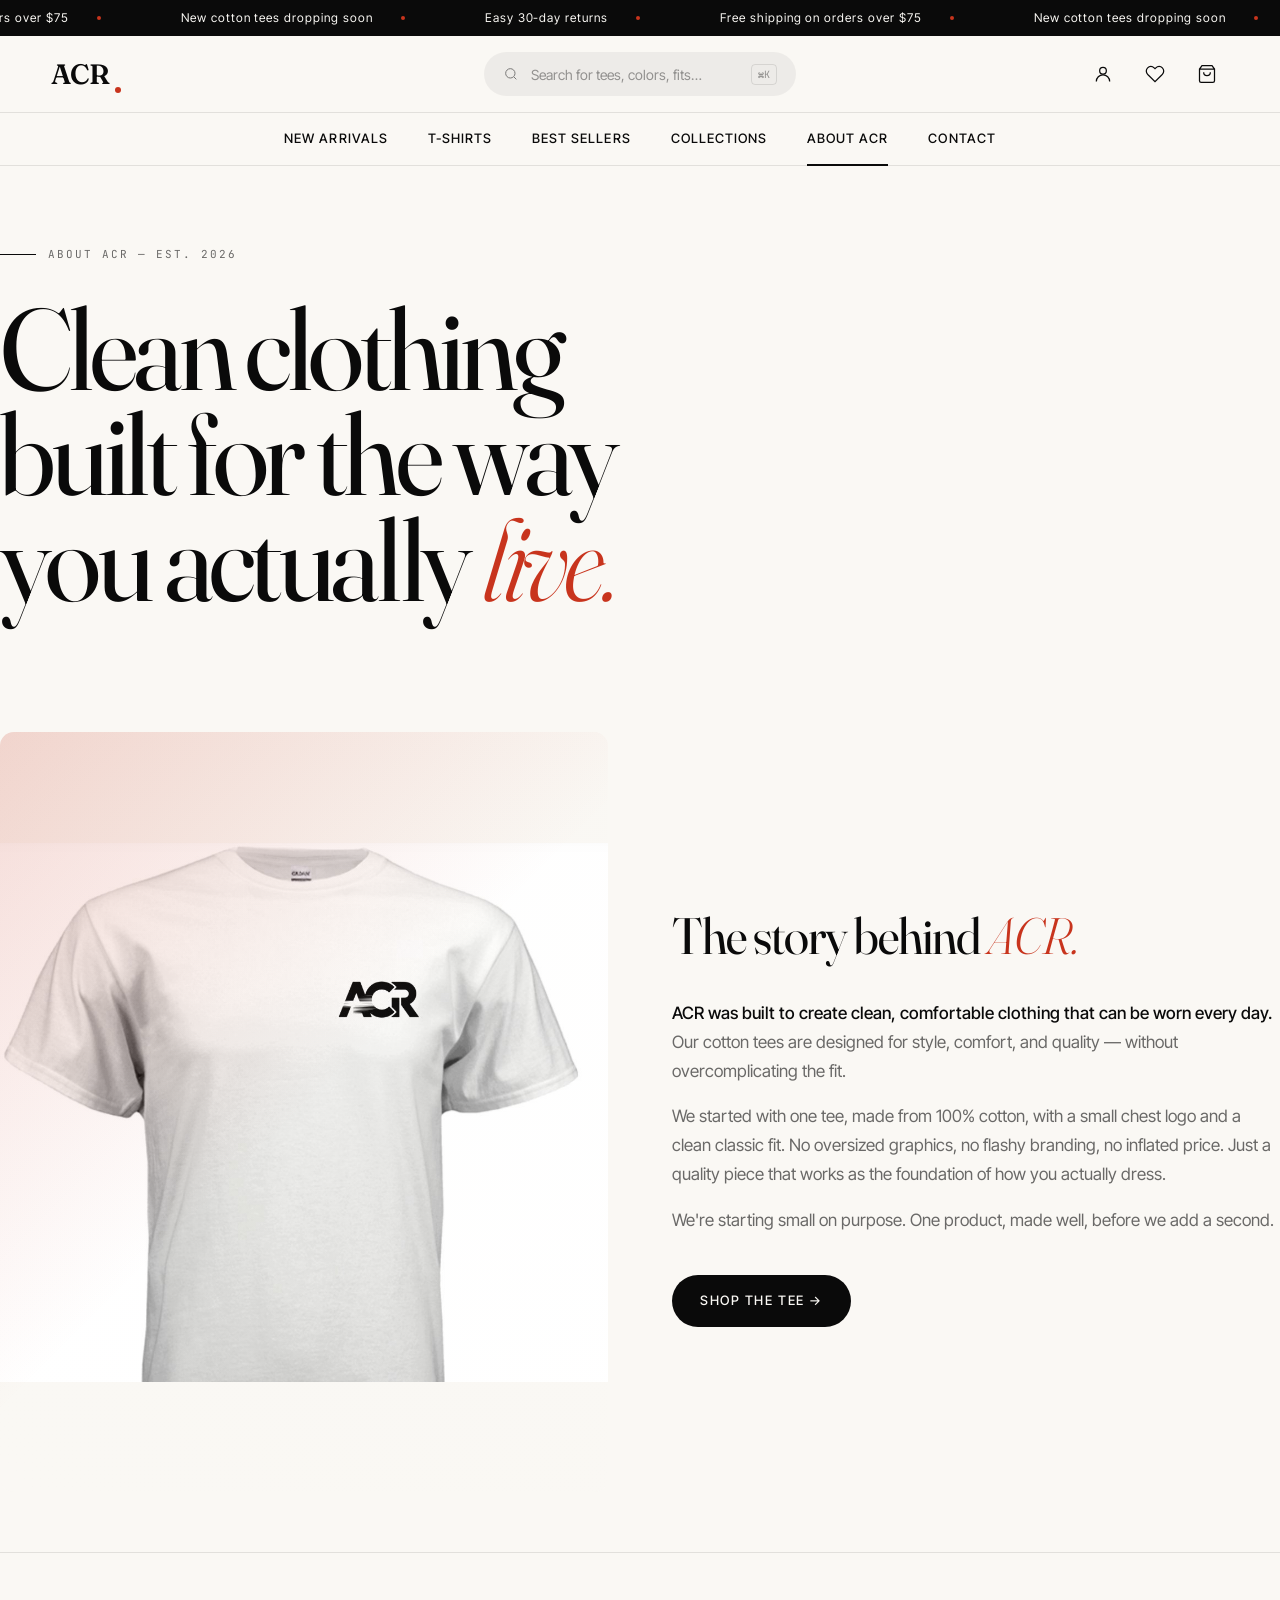
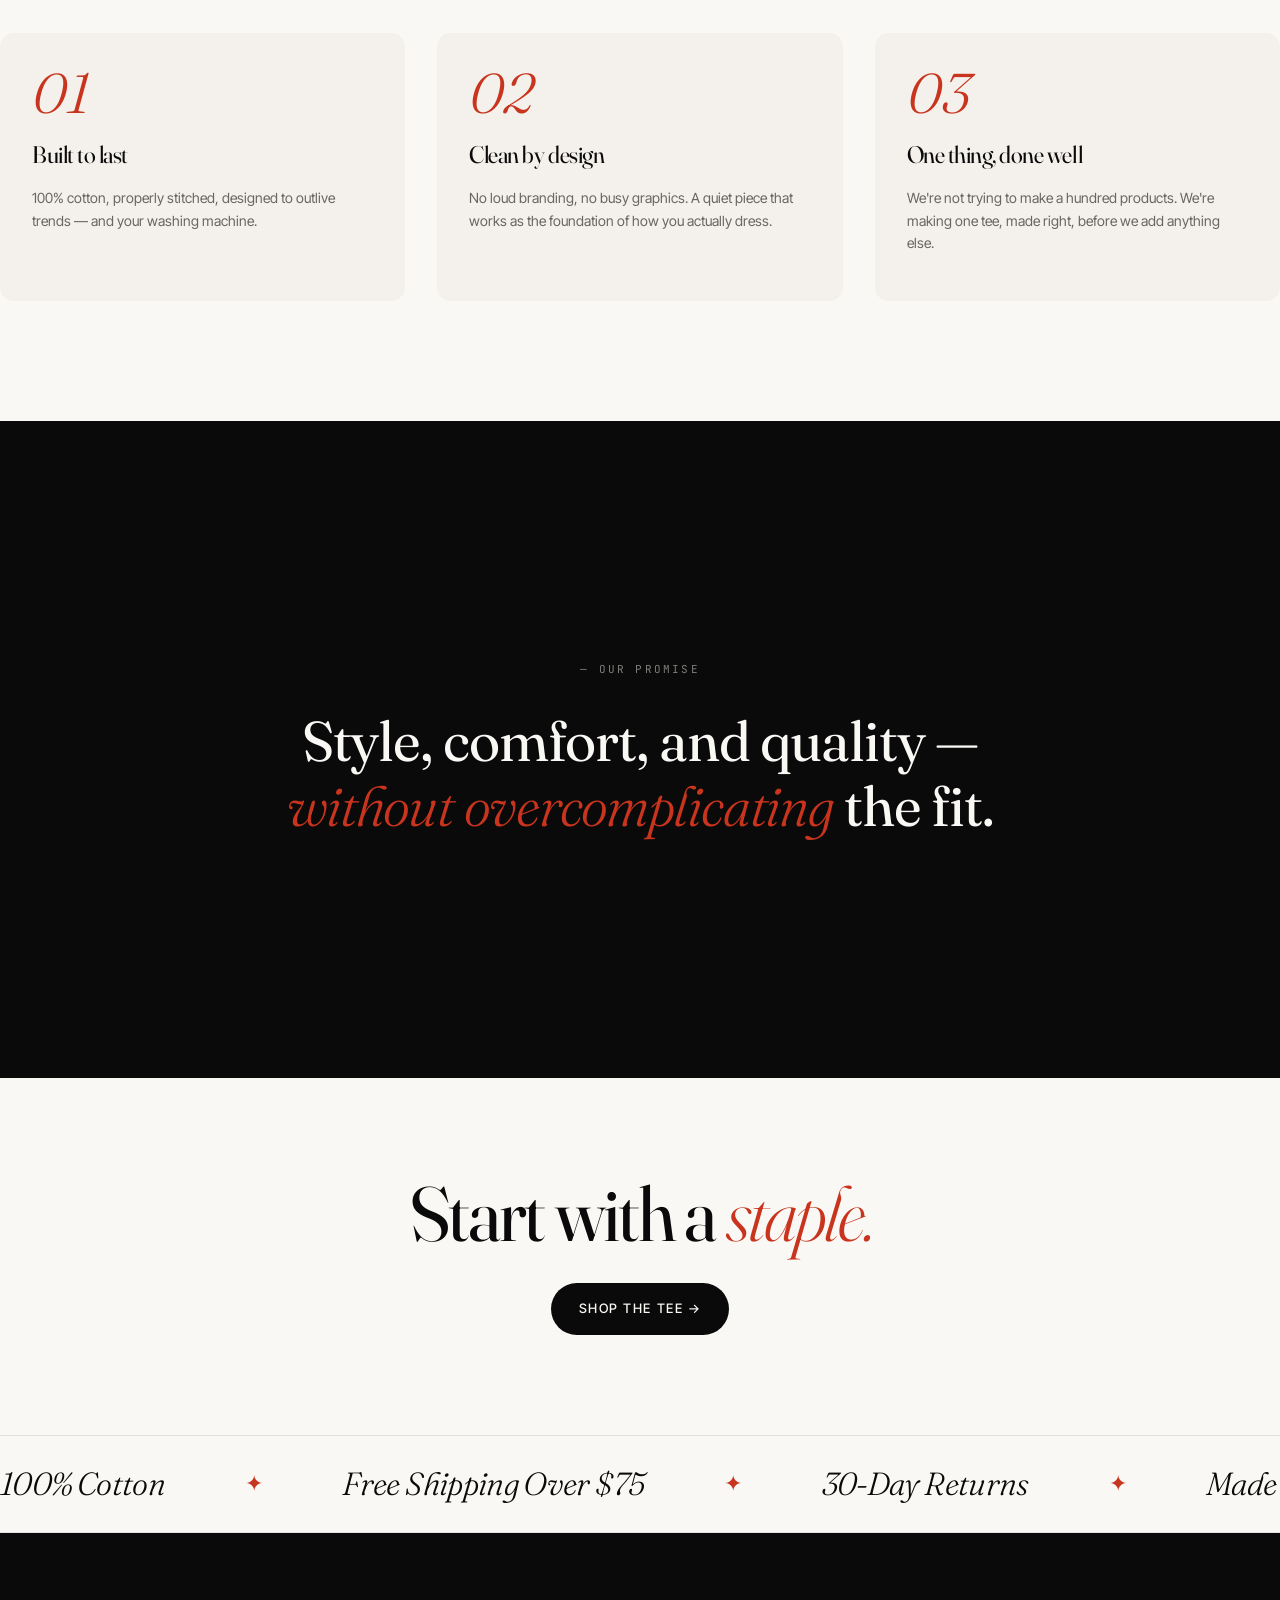
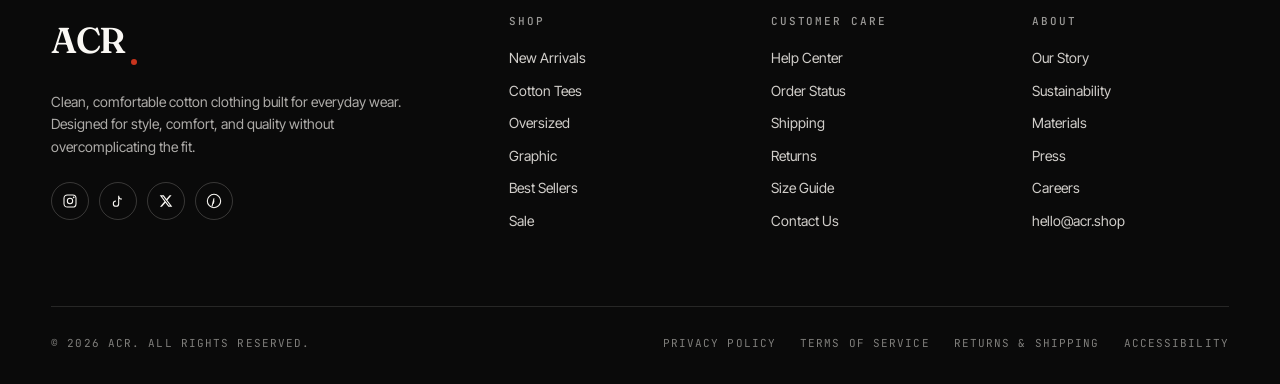
==== commit 6613bbd8: "Fix Shopify Buy Button rendering" ====
--- a/about.html
+++ b/about.html
@@ -29,7 +29,7 @@
   <!-- ============== STORY ============== -->
   <section class="container about-grid reveal">
     <div class="about-image" style="background-color:#faf8f4;">
-      <img src="assets/tee-model-front.jpg" alt="ACR Classic Cotton Tee" style="width:100%;height:100%;object-fit:cover;" />
+      <img src="assets/tee-main.png" alt="ACR Classic Cotton Tee" style="width:100%;height:100%;object-fit:contain;" />
     </div>
     <div class="about-content">
       <h2>The story behind <em style="font-style:italic;font-weight:300;color:var(--accent);">ACR.</em></h2>
--- a/css/styles.css
+++ b/css/styles.css
@@ -1898,516 +1898,3 @@
   .summary-card { padding: 24px; }
   .icon-btn:not(.cart-trigger):not(.menu-toggle) { display: none; }
 }
-
-/* ==========================================================================
-   PRODUCT PAGE (PDP) — additional styles
-   ========================================================================== */
-.pdp-grid {
-  display: grid;
-  grid-template-columns: 1.1fr 1fr;
-  gap: 80px;
-  align-items: start;
-  max-width: 1280px;
-  margin: 0 auto;
-}
-.pdp-gallery {
-  position: sticky;
-  top: calc(var(--header-h) + 40px);
-}
-.pdp-main-img {
-  aspect-ratio: 1 / 1;
-  width: 100%;
-  border-radius: 4px;
-  background-color: #faf8f4;
-  background-size: cover;
-  background-position: center top;
-  background-repeat: no-repeat;
-}
-.pdp-desc {
-  font-size: 16px;
-  line-height: 1.6;
-  color: var(--ink-60);
-  margin: 24px 0 32px;
-}
-.pdp-label {
-  font-family: var(--font-mono);
-  font-size: 11px;
-  letter-spacing: 0.16em;
-  text-transform: uppercase;
-  color: var(--ink-60);
-  margin-bottom: 14px;
-  display: flex;
-  justify-content: space-between;
-  align-items: center;
-}
-.pdp-label strong { color: var(--ink); font-weight: 500; }
-.pdp-size-help {
-  cursor: pointer;
-  border-bottom: 1px solid var(--ink-20);
-  padding-bottom: 1px;
-  text-transform: none;
-  letter-spacing: 0.05em;
-}
-
-/* Color swatches */
-.color-swatches { display: flex; gap: 10px; }
-.color-swatch {
-  width: 36px; height: 36px;
-  border-radius: 50%;
-  border: 1px solid var(--ink-20);
-  background: #fff;
-  cursor: pointer;
-  padding: 0;
-  position: relative;
-  transition: transform 0.15s ease;
-}
-.color-swatch:hover { transform: scale(1.06); }
-.color-swatch.active::after {
-  content: '';
-  position: absolute;
-  inset: -4px;
-  border: 1px solid var(--ink);
-  border-radius: 50%;
-}
-
-/* Size buttons */
-.size-options { display: flex; gap: 10px; flex-wrap: wrap; }
-.size-btn {
-  min-width: 56px;
-  height: 48px;
-  padding: 0 16px;
-  background: #fff;
-  border: 1px solid var(--ink-20);
-  font-family: var(--font-body);
-  font-size: 14px;
-  font-weight: 500;
-  letter-spacing: 0.04em;
-  cursor: pointer;
-  transition: all 0.15s ease;
-  border-radius: 2px;
-}
-.size-btn:hover { border-color: var(--ink); }
-.size-btn.active {
-  background: var(--ink);
-  color: var(--paper);
-  border-color: var(--ink);
-}
-
-/* Qty control */
-.pdp-qty-row { margin-bottom: 24px; }
-.qty-control {
-  display: inline-flex;
-  align-items: center;
-  border: 1px solid var(--ink-20);
-  border-radius: 2px;
-  height: 48px;
-}
-.qty-control button {
-  width: 44px;
-  height: 100%;
-  border: none;
-  background: transparent;
-  font-size: 18px;
-  cursor: pointer;
-  color: var(--ink);
-}
-.qty-control button:hover { background: var(--bone); }
-.qty-control span {
-  min-width: 36px;
-  text-align: center;
-  font-weight: 500;
-  font-size: 15px;
-}
-
-/* PDP actions */
-.pdp-actions {
-  display: grid;
-  grid-template-columns: 1fr 1fr;
-  gap: 12px;
-  margin-bottom: 32px;
-}
-.btn-outline {
-  background: transparent;
-  color: var(--ink);
-  border: 1px solid var(--ink);
-}
-.btn-outline:hover {
-  background: var(--ink);
-  color: var(--paper);
-}
-
-/* Perks */
-.pdp-perks {
-  display: grid;
-  grid-template-columns: repeat(3, 1fr);
-  gap: 16px;
-  padding: 20px;
-  background: var(--bone);
-  border-radius: 4px;
-  margin-bottom: 32px;
-}
-.perk { display: flex; flex-direction: column; gap: 4px; }
-.perk strong {
-  font-size: 13px;
-  font-weight: 500;
-  color: var(--ink);
-}
-.perk span {
-  font-size: 12px;
-  color: var(--ink-60);
-  line-height: 1.4;
-}
-
-/* Accordions */
-.pdp-accordion {
-  border-top: 1px solid var(--ink-20);
-  padding: 18px 0;
-}
-.pdp-accordion:last-of-type { border-bottom: 1px solid var(--ink-20); }
-.pdp-accordion summary {
-  cursor: pointer;
-  font-family: var(--font-mono);
-  font-size: 11px;
-  letter-spacing: 0.16em;
-  text-transform: uppercase;
-  color: var(--ink);
-  list-style: none;
-  display: flex;
-  justify-content: space-between;
-  align-items: center;
-  font-weight: 500;
-}
-.pdp-accordion summary::-webkit-details-marker { display: none; }
-.pdp-accordion summary::after {
-  content: '+';
-  font-size: 18px;
-  color: var(--ink-60);
-  transition: transform 0.2s ease;
-}
-.pdp-accordion[open] summary::after { content: '−'; }
-.pdp-accordion ul {
-  margin: 16px 0 0;
-  padding-left: 18px;
-  font-size: 14px;
-  line-height: 1.7;
-  color: var(--ink-60);
-}
-.pdp-accordion ul li { margin-bottom: 4px; }
-
-/* PDP responsive */
-@media (max-width: 900px) {
-  .pdp-grid { grid-template-columns: 1fr; gap: 40px; }
-  .pdp-gallery { position: static; }
-  .pdp-perks { grid-template-columns: 1fr; }
-  .pdp-actions { grid-template-columns: 1fr; }
-}
-
-/* PDP Thumbnails */
-.pdp-thumbs {
-  display: grid;
-  grid-template-columns: repeat(3, 1fr);
-  gap: 10px;
-  margin-top: 12px;
-}
-.pdp-thumb {
-  aspect-ratio: 1 / 1;
-  background-color: #faf8f4;
-  background-size: cover;
-  background-repeat: no-repeat;
-  background-position: center top;
-  border: 1px solid var(--ink-20);
-  cursor: pointer;
-  padding: 0;
-  border-radius: 2px;
-  transition: border-color 0.15s ease;
-}
-.pdp-thumb:hover { border-color: var(--ink-60); }
-.pdp-thumb.active { border-color: var(--ink); border-width: 2px; }
-
-/* Product card body — name, price, sizes */
-.product-card-body {
-  display: flex;
-  flex-direction: column;
-  gap: 6px;
-  padding: 0 2px;
-}
-.product-card-name {
-  font-family: var(--font-body);
-  font-size: 15px;
-  font-weight: 500;
-  color: var(--ink);
-  text-decoration: none;
-  line-height: 1.3;
-}
-.product-card-name:hover { color: var(--accent); }
-.product-card-meta {
-  display: flex;
-  align-items: center;
-  justify-content: space-between;
-  gap: 12px;
-  margin-top: 2px;
-}
-.product-sizes {
-  display: flex;
-  gap: 6px;
-}
-.product-sizes .size-chip {
-  font-size: 10px;
-  padding: 3px 8px;
-  min-width: auto;
-  height: auto;
-}
-
-/* ==========================================================================
-   POLICY / LEGAL PAGES
-   ========================================================================== */
-.legal-page {
-  max-width: 760px;
-  margin: 0 auto;
-  padding: 80px 24px 120px;
-}
-.legal-eyebrow {
-  font-family: var(--font-mono);
-  font-size: 11px;
-  letter-spacing: 0.18em;
-  text-transform: uppercase;
-  color: var(--ink-60);
-  margin-bottom: 24px;
-}
-.legal-title {
-  font-family: var(--font-display);
-  font-size: clamp(40px, 5vw, 64px);
-  letter-spacing: -0.025em;
-  line-height: 1;
-  font-weight: 400;
-  margin-bottom: 12px;
-}
-.legal-updated {
-  font-family: var(--font-mono);
-  font-size: 11px;
-  letter-spacing: 0.1em;
-  color: var(--ink-60);
-  margin-bottom: 56px;
-}
-.legal-page h2 {
-  font-family: var(--font-display);
-  font-size: 26px;
-  font-weight: 400;
-  letter-spacing: -0.01em;
-  margin: 48px 0 16px;
-  color: var(--ink);
-}
-.legal-page h3 {
-  font-family: var(--font-body);
-  font-size: 16px;
-  font-weight: 500;
-  margin: 28px 0 10px;
-  color: var(--ink);
-}
-.legal-page p,
-.legal-page li {
-  font-size: 15px;
-  line-height: 1.75;
-  color: var(--ink-80, #2a2a2a);
-  margin-bottom: 14px;
-}
-.legal-page ul {
-  padding-left: 24px;
-  margin-bottom: 20px;
-}
-.legal-page a {
-  color: var(--accent);
-  text-decoration: underline;
-  text-underline-offset: 3px;
-}
-.legal-page strong { font-weight: 600; color: var(--ink); }
-
-/* ==========================================================================
-   FAQ PAGE
-   ========================================================================== */
-.faq-page {
-  max-width: 880px;
-  margin: 0 auto;
-  padding: 80px 24px 120px;
-}
-.faq-list {
-  margin-top: 56px;
-}
-.faq-item {
-  border-top: 1px solid var(--ink-20);
-  padding: 0;
-}
-.faq-item:last-child { border-bottom: 1px solid var(--ink-20); }
-.faq-item summary {
-  cursor: pointer;
-  list-style: none;
-  padding: 24px 0;
-  font-size: 17px;
-  font-weight: 500;
-  color: var(--ink);
-  display: flex;
-  justify-content: space-between;
-  align-items: center;
-  gap: 16px;
-}
-.faq-item summary::-webkit-details-marker { display: none; }
-.faq-item summary::after {
-  content: '+';
-  font-size: 22px;
-  color: var(--ink-60);
-  flex: none;
-  transition: transform 0.2s ease;
-}
-.faq-item[open] summary::after { content: '−'; }
-.faq-item .answer {
-  padding: 0 0 24px;
-  font-size: 15px;
-  line-height: 1.7;
-  color: var(--ink-60);
-  max-width: 720px;
-}
-
-/* Size guide table */
-.size-table {
-  width: 100%;
-  border-collapse: collapse;
-  margin: 16px 0 24px;
-  font-size: 14px;
-}
-.size-table th, .size-table td {
-  padding: 12px 16px;
-  text-align: left;
-  border-bottom: 1px solid var(--ink-20);
-}
-.size-table th {
-  font-family: var(--font-mono);
-  font-size: 11px;
-  letter-spacing: 0.14em;
-  text-transform: uppercase;
-  color: var(--ink-60);
-  font-weight: 500;
-}
-
-/* ==========================================================================
-   THANK YOU PAGE
-   ========================================================================== */
-.thankyou-page {
-  max-width: 720px;
-  margin: 0 auto;
-  padding: 100px 24px;
-  text-align: center;
-}
-.thankyou-icon {
-  width: 64px;
-  height: 64px;
-  margin: 0 auto 32px;
-  border-radius: 50%;
-  background: var(--ink);
-  color: var(--paper);
-  display: flex;
-  align-items: center;
-  justify-content: center;
-}
-.thankyou-title {
-  font-family: var(--font-display);
-  font-size: clamp(40px, 6vw, 72px);
-  letter-spacing: -0.03em;
-  line-height: 1;
-  font-weight: 400;
-  margin-bottom: 20px;
-}
-.thankyou-sub {
-  font-size: 17px;
-  line-height: 1.6;
-  color: var(--ink-60);
-  max-width: 480px;
-  margin: 0 auto 48px;
-}
-.thankyou-card {
-  background: var(--bone);
-  padding: 32px;
-  border-radius: 8px;
-  text-align: left;
-  margin-bottom: 32px;
-}
-.thankyou-card-row {
-  display: flex;
-  justify-content: space-between;
-  padding: 10px 0;
-  font-size: 14px;
-  border-bottom: 1px solid var(--ink-20);
-}
-.thankyou-card-row:last-child { border: none; padding-bottom: 0; }
-.thankyou-card-row strong { font-weight: 500; }
-.thankyou-tiktok {
-  display: inline-flex;
-  align-items: center;
-  gap: 10px;
-  padding: 14px 24px;
-  background: var(--ink);
-  color: var(--paper);
-  border-radius: 999px;
-  text-decoration: none;
-  font-size: 14px;
-  letter-spacing: 0.04em;
-  margin-top: 16px;
-}
-.thankyou-tiktok:hover { background: var(--accent); }
-
-/* ==========================================================================
-   DARK MODE
-   ========================================================================== */
-html.dark {
-  --paper: #0a0a0a;
-  --bone: #161616;
-  --ink: #f4f1ec;
-  --ink-60: rgba(244, 241, 236, 0.65);
-  --ink-20: rgba(244, 241, 236, 0.18);
-  --ink-80: rgba(244, 241, 236, 0.85);
-}
-html.dark body { background: #0a0a0a; color: #f4f1ec; }
-html.dark .product-media,
-html.dark .pdp-main-img,
-html.dark .pdp-thumb,
-html.dark .about-image,
-html.dark .edit-image {
-  background-color: #1a1a1a;
-}
-html.dark .thankyou-card { background: #161616; }
-html.dark .pdp-perks { background: #161616; }
-html.dark .size-btn { background: transparent; color: #f4f1ec; border-color: rgba(244,241,236,0.25); }
-html.dark .size-btn:hover { border-color: #f4f1ec; }
-html.dark .size-btn.active { background: #f4f1ec; color: #0a0a0a; }
-html.dark .qty-control { border-color: rgba(244,241,236,0.25); }
-html.dark .qty-control button:hover { background: #161616; }
-html.dark .color-swatch { background: #fff; }
-html.dark .legal-page p, html.dark .legal-page li { color: rgba(244,241,236,0.8); }
-html.dark input,
-html.dark select,
-html.dark textarea {
-  background: #161616;
-  color: #f4f1ec;
-  border-color: rgba(244,241,236,0.2);
-}
-html.dark .newsletter-form input { background: #161616; color: #f4f1ec; }
-html.dark .promo input { background: #161616; color: #f4f1ec; border-color: rgba(244,241,236,0.2); }
-html.dark .summary-card { background: #161616; }
-html.dark .footer-bottom { border-color: rgba(244,241,236,0.1); }
-html.dark .pdp-accordion { border-color: rgba(244,241,236,0.18); }
-
-/* Theme toggle button polish */
-.theme-toggle { transition: opacity 0.2s ease; }
-.theme-toggle:hover { opacity: 0.7; }
-
-/* ==========================================================================
-   SHOPIFY BUY BUTTON — container styling
-   ========================================================================== */
-#acr-shopify-buy-btn { width: 100%; }
-#acr-shopify-buy-btn iframe { width: 100% !important; }
-.shopify-buy__option-select-wrapper {
-  margin-bottom: 16px !important;
-}
-.shopify-buy__btn {
-  width: 100% !important;
-  border: none !important;
-}
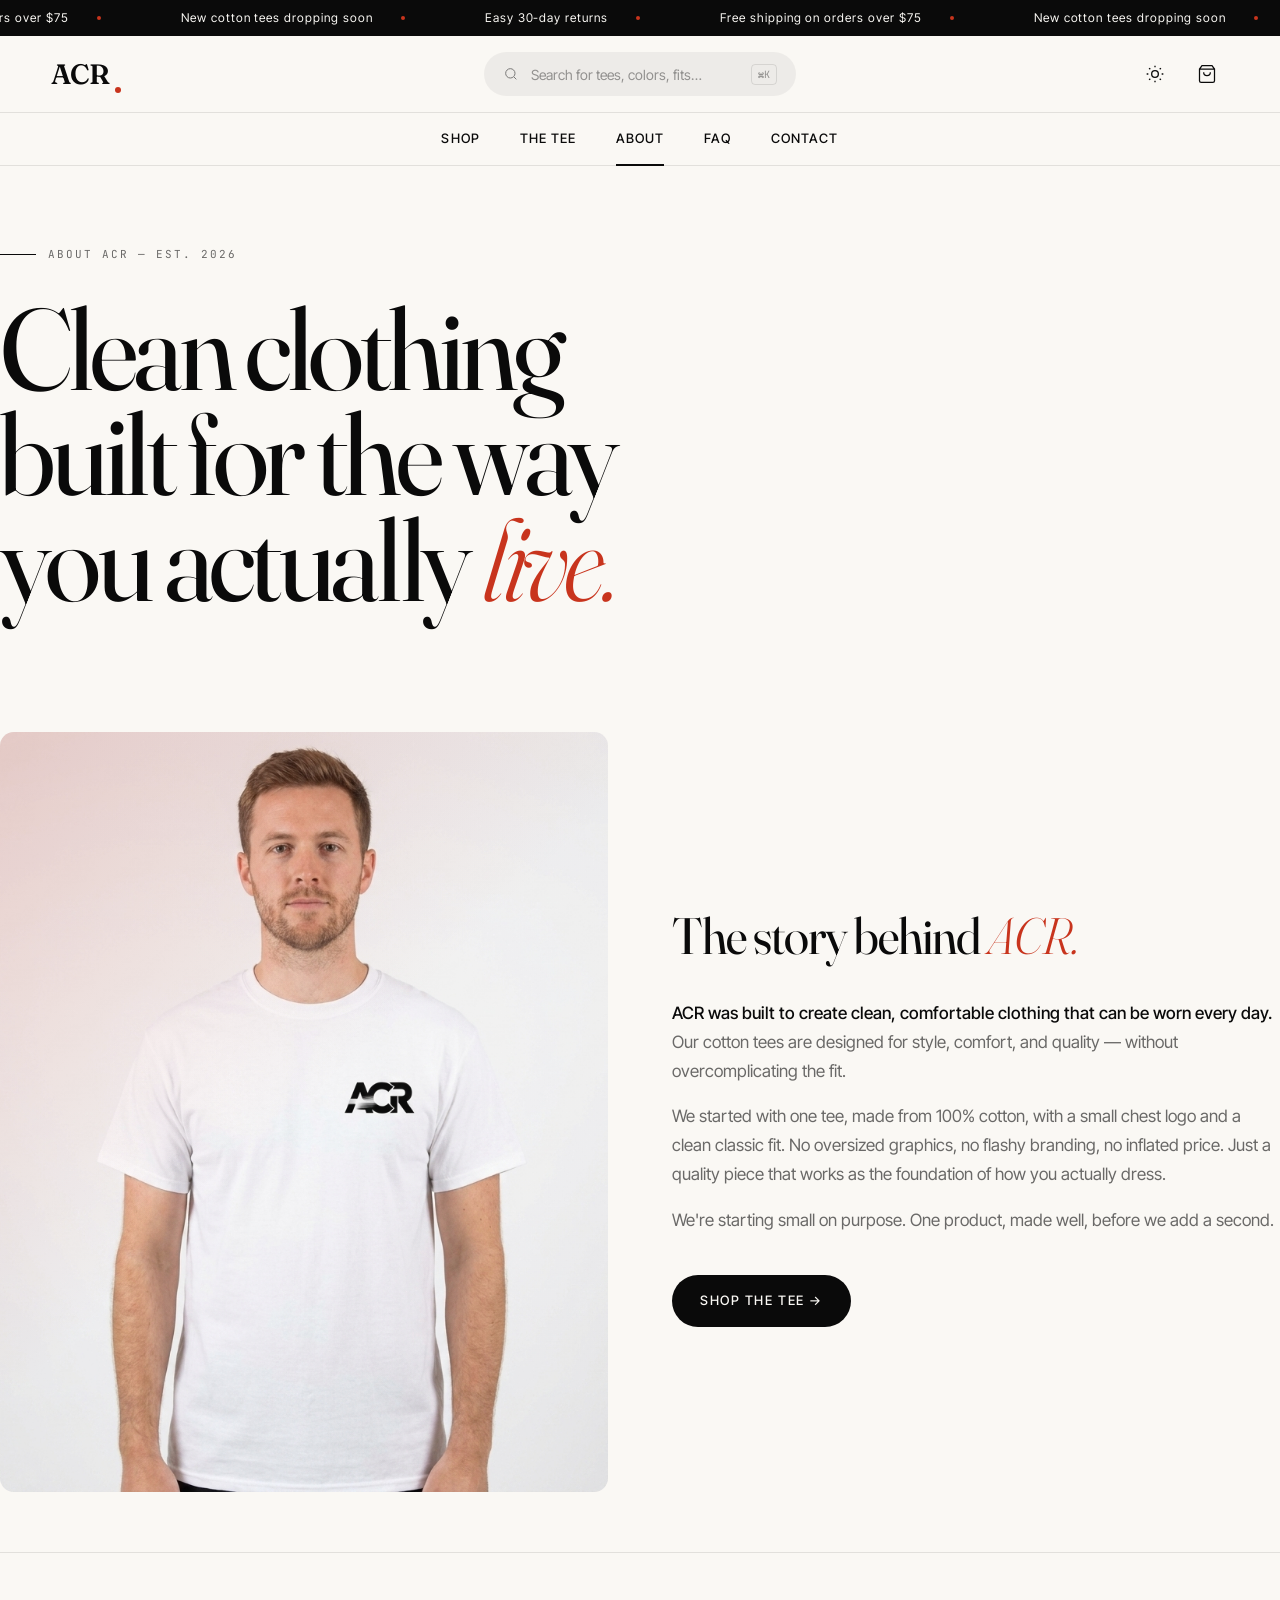
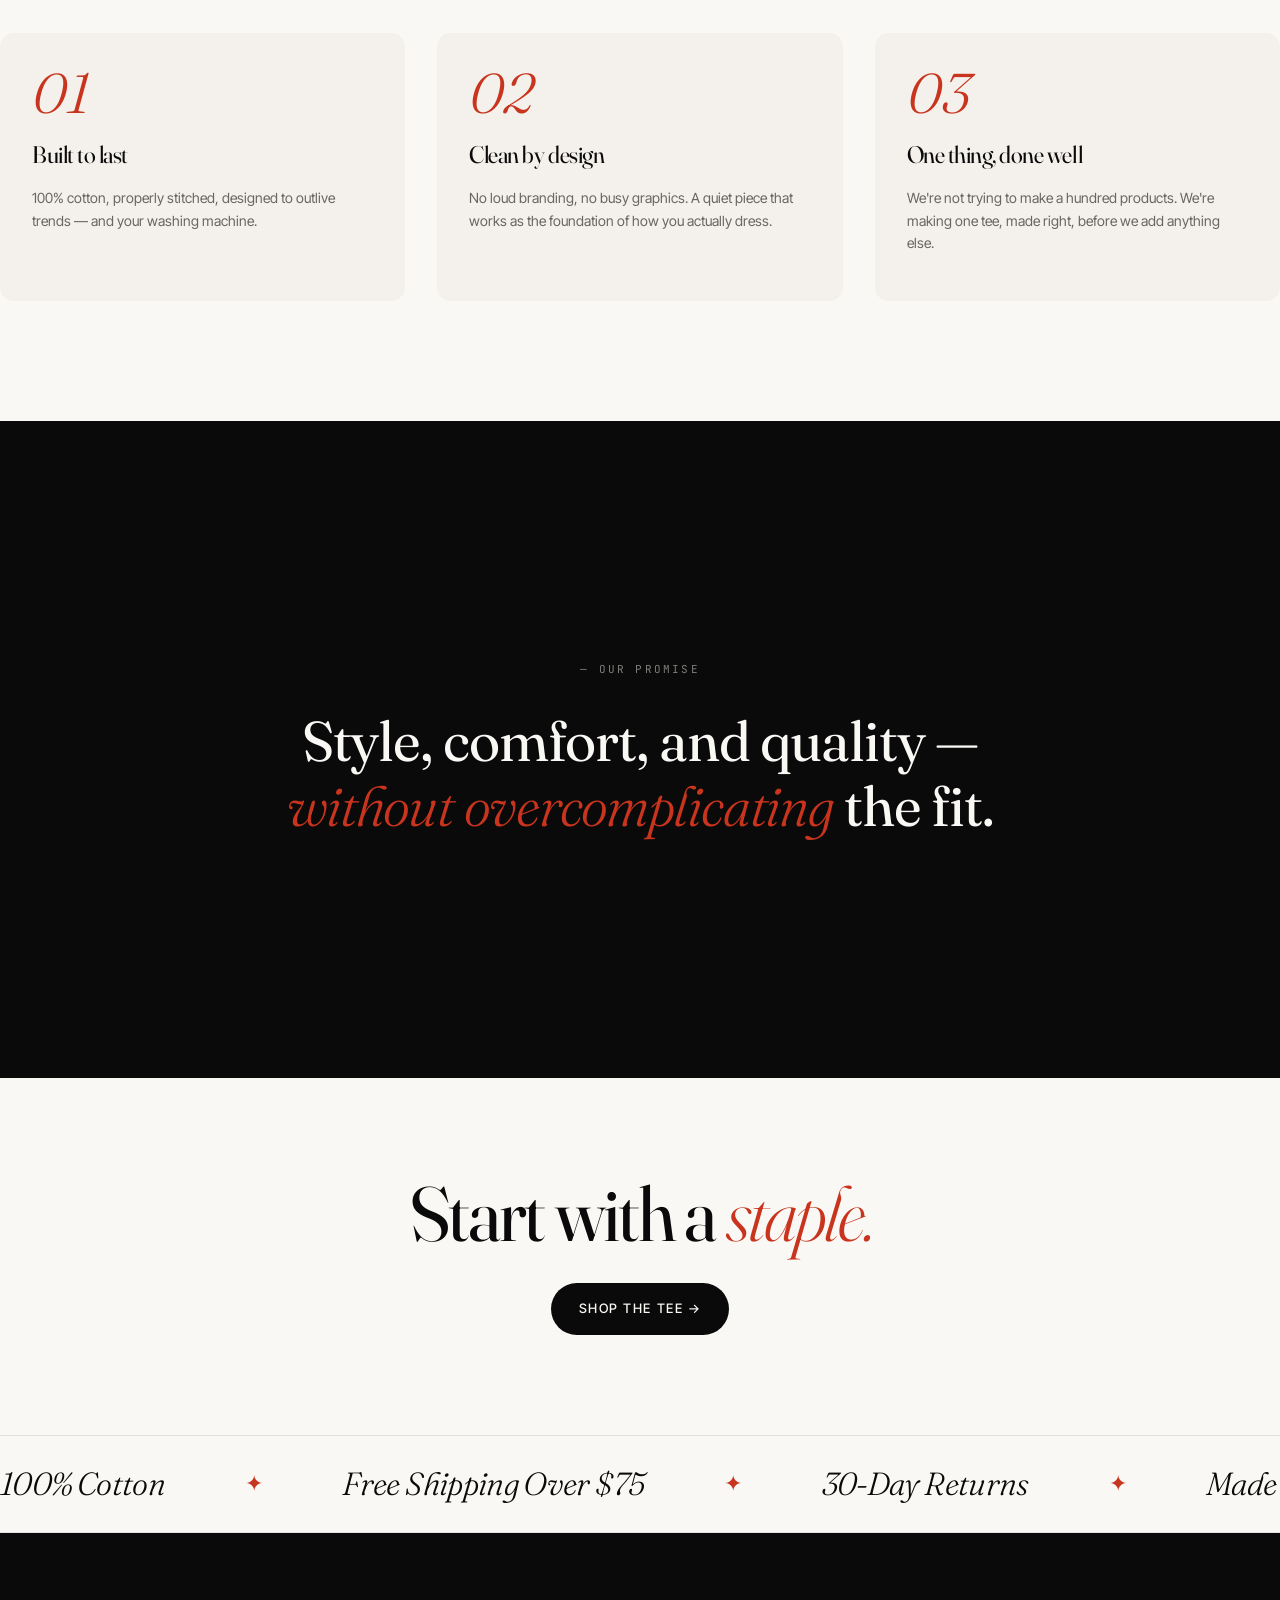
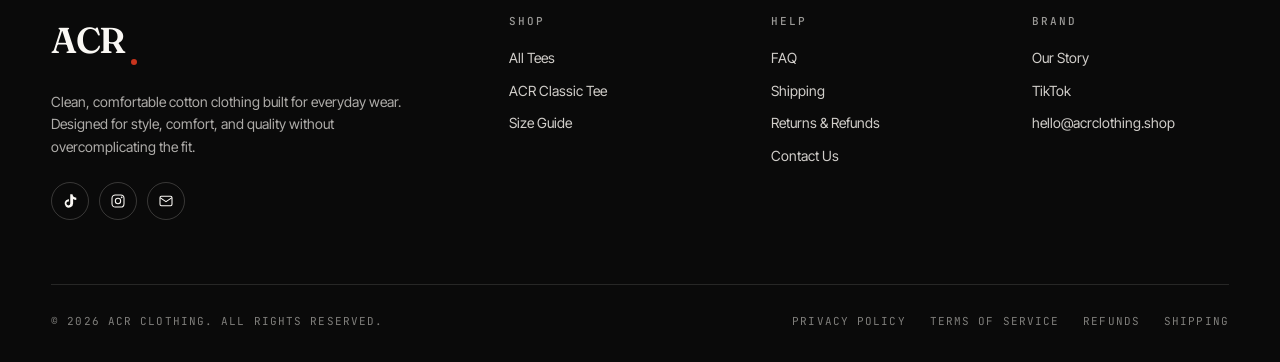
==== commit 51d75d00: "Fix single-product card layout" ====
--- a/about.html
+++ b/about.html
@@ -29,7 +29,7 @@
   <!-- ============== STORY ============== -->
   <section class="container about-grid reveal">
     <div class="about-image" style="background-color:#faf8f4;">
-      <img src="assets/tee-main.png" alt="ACR Classic Cotton Tee" style="width:100%;height:100%;object-fit:contain;" />
+      <img src="assets/tee-model-front.jpg" alt="ACR Classic Cotton Tee" style="width:100%;height:100%;object-fit:cover;" />
     </div>
     <div class="about-content">
       <h2>The story behind <em style="font-style:italic;font-weight:300;color:var(--accent);">ACR.</em></h2>
--- a/css/styles.css
+++ b/css/styles.css
@@ -1898,3 +1898,520 @@
   .summary-card { padding: 24px; }
   .icon-btn:not(.cart-trigger):not(.menu-toggle) { display: none; }
 }
+
+/* ==========================================================================
+   PRODUCT PAGE (PDP) — additional styles
+   ========================================================================== */
+.pdp-grid {
+  display: grid;
+  grid-template-columns: 1.1fr 1fr;
+  gap: 80px;
+  align-items: start;
+  max-width: 1280px;
+  margin: 0 auto;
+}
+.pdp-gallery {
+  position: sticky;
+  top: calc(var(--header-h) + 40px);
+}
+.pdp-main-img {
+  aspect-ratio: 1 / 1;
+  width: 100%;
+  border-radius: 4px;
+  background-color: #faf8f4;
+  background-size: cover;
+  background-position: center top;
+  background-repeat: no-repeat;
+}
+.pdp-desc {
+  font-size: 16px;
+  line-height: 1.6;
+  color: var(--ink-60);
+  margin: 24px 0 32px;
+}
+.pdp-label {
+  font-family: var(--font-mono);
+  font-size: 11px;
+  letter-spacing: 0.16em;
+  text-transform: uppercase;
+  color: var(--ink-60);
+  margin-bottom: 14px;
+  display: flex;
+  justify-content: space-between;
+  align-items: center;
+}
+.pdp-label strong { color: var(--ink); font-weight: 500; }
+.pdp-size-help {
+  cursor: pointer;
+  border-bottom: 1px solid var(--ink-20);
+  padding-bottom: 1px;
+  text-transform: none;
+  letter-spacing: 0.05em;
+}
+
+/* Color swatches */
+.color-swatches { display: flex; gap: 10px; }
+.color-swatch {
+  width: 36px; height: 36px;
+  border-radius: 50%;
+  border: 1px solid var(--ink-20);
+  background: #fff;
+  cursor: pointer;
+  padding: 0;
+  position: relative;
+  transition: transform 0.15s ease;
+}
+.color-swatch:hover { transform: scale(1.06); }
+.color-swatch.active::after {
+  content: '';
+  position: absolute;
+  inset: -4px;
+  border: 1px solid var(--ink);
+  border-radius: 50%;
+}
+
+/* Size buttons */
+.size-options { display: flex; gap: 10px; flex-wrap: wrap; }
+.size-btn {
+  min-width: 56px;
+  height: 48px;
+  padding: 0 16px;
+  background: #fff;
+  border: 1px solid var(--ink-20);
+  font-family: var(--font-body);
+  font-size: 14px;
+  font-weight: 500;
+  letter-spacing: 0.04em;
+  cursor: pointer;
+  transition: all 0.15s ease;
+  border-radius: 2px;
+}
+.size-btn:hover { border-color: var(--ink); }
+.size-btn.active {
+  background: var(--ink);
+  color: var(--paper);
+  border-color: var(--ink);
+}
+
+/* Qty control */
+.pdp-qty-row { margin-bottom: 24px; }
+.qty-control {
+  display: inline-flex;
+  align-items: center;
+  border: 1px solid var(--ink-20);
+  border-radius: 2px;
+  height: 48px;
+}
+.qty-control button {
+  width: 44px;
+  height: 100%;
+  border: none;
+  background: transparent;
+  font-size: 18px;
+  cursor: pointer;
+  color: var(--ink);
+}
+.qty-control button:hover { background: var(--bone); }
+.qty-control span {
+  min-width: 36px;
+  text-align: center;
+  font-weight: 500;
+  font-size: 15px;
+}
+
+/* PDP actions */
+.pdp-actions {
+  display: grid;
+  grid-template-columns: 1fr 1fr;
+  gap: 12px;
+  margin-bottom: 32px;
+}
+.btn-outline {
+  background: transparent;
+  color: var(--ink);
+  border: 1px solid var(--ink);
+}
+.btn-outline:hover {
+  background: var(--ink);
+  color: var(--paper);
+}
+
+/* Perks */
+.pdp-perks {
+  display: grid;
+  grid-template-columns: repeat(3, 1fr);
+  gap: 16px;
+  padding: 20px;
+  background: var(--bone);
+  border-radius: 4px;
+  margin-bottom: 32px;
+}
+.perk { display: flex; flex-direction: column; gap: 4px; }
+.perk strong {
+  font-size: 13px;
+  font-weight: 500;
+  color: var(--ink);
+}
+.perk span {
+  font-size: 12px;
+  color: var(--ink-60);
+  line-height: 1.4;
+}
+
+/* Accordions */
+.pdp-accordion {
+  border-top: 1px solid var(--ink-20);
+  padding: 18px 0;
+}
+.pdp-accordion:last-of-type { border-bottom: 1px solid var(--ink-20); }
+.pdp-accordion summary {
+  cursor: pointer;
+  font-family: var(--font-mono);
+  font-size: 11px;
+  letter-spacing: 0.16em;
+  text-transform: uppercase;
+  color: var(--ink);
+  list-style: none;
+  display: flex;
+  justify-content: space-between;
+  align-items: center;
+  font-weight: 500;
+}
+.pdp-accordion summary::-webkit-details-marker { display: none; }
+.pdp-accordion summary::after {
+  content: '+';
+  font-size: 18px;
+  color: var(--ink-60);
+  transition: transform 0.2s ease;
+}
+.pdp-accordion[open] summary::after { content: '−'; }
+.pdp-accordion ul {
+  margin: 16px 0 0;
+  padding-left: 18px;
+  font-size: 14px;
+  line-height: 1.7;
+  color: var(--ink-60);
+}
+.pdp-accordion ul li { margin-bottom: 4px; }
+
+/* PDP responsive */
+@media (max-width: 900px) {
+  .pdp-grid { grid-template-columns: 1fr; gap: 40px; }
+  .pdp-gallery { position: static; }
+  .pdp-perks { grid-template-columns: 1fr; }
+  .pdp-actions { grid-template-columns: 1fr; }
+}
+
+/* PDP Thumbnails */
+.pdp-thumbs {
+  display: grid;
+  grid-template-columns: repeat(3, 1fr);
+  gap: 10px;
+  margin-top: 12px;
+}
+.pdp-thumb {
+  aspect-ratio: 1 / 1;
+  background-color: #faf8f4;
+  background-size: cover;
+  background-repeat: no-repeat;
+  background-position: center top;
+  border: 1px solid var(--ink-20);
+  cursor: pointer;
+  padding: 0;
+  border-radius: 2px;
+  transition: border-color 0.15s ease;
+}
+.pdp-thumb:hover { border-color: var(--ink-60); }
+.pdp-thumb.active { border-color: var(--ink); border-width: 2px; }
+
+/* Product card body — name, price, sizes */
+.product-card-body {
+  display: flex;
+  flex-direction: column;
+  gap: 6px;
+  padding: 0 2px;
+}
+.product-card-name {
+  font-family: var(--font-body);
+  font-size: 15px;
+  font-weight: 500;
+  color: var(--ink);
+  text-decoration: none;
+  line-height: 1.3;
+}
+.product-card-name:hover { color: var(--accent); }
+.product-card-meta {
+  display: flex;
+  align-items: center;
+  justify-content: space-between;
+  gap: 12px;
+  margin-top: 2px;
+}
+.product-sizes {
+  display: flex;
+  gap: 6px;
+}
+.product-sizes .size-chip {
+  font-size: 10px;
+  padding: 3px 8px;
+  min-width: auto;
+  height: auto;
+}
+
+/* ==========================================================================
+   POLICY / LEGAL PAGES
+   ========================================================================== */
+.legal-page {
+  max-width: 760px;
+  margin: 0 auto;
+  padding: 80px 24px 120px;
+}
+.legal-eyebrow {
+  font-family: var(--font-mono);
+  font-size: 11px;
+  letter-spacing: 0.18em;
+  text-transform: uppercase;
+  color: var(--ink-60);
+  margin-bottom: 24px;
+}
+.legal-title {
+  font-family: var(--font-display);
+  font-size: clamp(40px, 5vw, 64px);
+  letter-spacing: -0.025em;
+  line-height: 1;
+  font-weight: 400;
+  margin-bottom: 12px;
+}
+.legal-updated {
+  font-family: var(--font-mono);
+  font-size: 11px;
+  letter-spacing: 0.1em;
+  color: var(--ink-60);
+  margin-bottom: 56px;
+}
+.legal-page h2 {
+  font-family: var(--font-display);
+  font-size: 26px;
+  font-weight: 400;
+  letter-spacing: -0.01em;
+  margin: 48px 0 16px;
+  color: var(--ink);
+}
+.legal-page h3 {
+  font-family: var(--font-body);
+  font-size: 16px;
+  font-weight: 500;
+  margin: 28px 0 10px;
+  color: var(--ink);
+}
+.legal-page p,
+.legal-page li {
+  font-size: 15px;
+  line-height: 1.75;
+  color: var(--ink-80, #2a2a2a);
+  margin-bottom: 14px;
+}
+.legal-page ul {
+  padding-left: 24px;
+  margin-bottom: 20px;
+}
+.legal-page a {
+  color: var(--accent);
+  text-decoration: underline;
+  text-underline-offset: 3px;
+}
+.legal-page strong { font-weight: 600; color: var(--ink); }
+
+/* ==========================================================================
+   FAQ PAGE
+   ========================================================================== */
+.faq-page {
+  max-width: 880px;
+  margin: 0 auto;
+  padding: 80px 24px 120px;
+}
+.faq-list {
+  margin-top: 56px;
+}
+.faq-item {
+  border-top: 1px solid var(--ink-20);
+  padding: 0;
+}
+.faq-item:last-child { border-bottom: 1px solid var(--ink-20); }
+.faq-item summary {
+  cursor: pointer;
+  list-style: none;
+  padding: 24px 0;
+  font-size: 17px;
+  font-weight: 500;
+  color: var(--ink);
+  display: flex;
+  justify-content: space-between;
+  align-items: center;
+  gap: 16px;
+}
+.faq-item summary::-webkit-details-marker { display: none; }
+.faq-item summary::after {
+  content: '+';
+  font-size: 22px;
+  color: var(--ink-60);
+  flex: none;
+  transition: transform 0.2s ease;
+}
+.faq-item[open] summary::after { content: '−'; }
+.faq-item .answer {
+  padding: 0 0 24px;
+  font-size: 15px;
+  line-height: 1.7;
+  color: var(--ink-60);
+  max-width: 720px;
+}
+
+/* Size guide table */
+.size-table {
+  width: 100%;
+  border-collapse: collapse;
+  margin: 16px 0 24px;
+  font-size: 14px;
+}
+.size-table th, .size-table td {
+  padding: 12px 16px;
+  text-align: left;
+  border-bottom: 1px solid var(--ink-20);
+}
+.size-table th {
+  font-family: var(--font-mono);
+  font-size: 11px;
+  letter-spacing: 0.14em;
+  text-transform: uppercase;
+  color: var(--ink-60);
+  font-weight: 500;
+}
+
+/* ==========================================================================
+   THANK YOU PAGE
+   ========================================================================== */
+.thankyou-page {
+  max-width: 720px;
+  margin: 0 auto;
+  padding: 100px 24px;
+  text-align: center;
+}
+.thankyou-icon {
+  width: 64px;
+  height: 64px;
+  margin: 0 auto 32px;
+  border-radius: 50%;
+  background: var(--ink);
+  color: var(--paper);
+  display: flex;
+  align-items: center;
+  justify-content: center;
+}
+.thankyou-title {
+  font-family: var(--font-display);
+  font-size: clamp(40px, 6vw, 72px);
+  letter-spacing: -0.03em;
+  line-height: 1;
+  font-weight: 400;
+  margin-bottom: 20px;
+}
+.thankyou-sub {
+  font-size: 17px;
+  line-height: 1.6;
+  color: var(--ink-60);
+  max-width: 480px;
+  margin: 0 auto 48px;
+}
+.thankyou-card {
+  background: var(--bone);
+  padding: 32px;
+  border-radius: 8px;
+  text-align: left;
+  margin-bottom: 32px;
+}
+.thankyou-card-row {
+  display: flex;
+  justify-content: space-between;
+  padding: 10px 0;
+  font-size: 14px;
+  border-bottom: 1px solid var(--ink-20);
+}
+.thankyou-card-row:last-child { border: none; padding-bottom: 0; }
+.thankyou-card-row strong { font-weight: 500; }
+.thankyou-tiktok {
+  display: inline-flex;
+  align-items: center;
+  gap: 10px;
+  padding: 14px 24px;
+  background: var(--ink);
+  color: var(--paper);
+  border-radius: 999px;
+  text-decoration: none;
+  font-size: 14px;
+  letter-spacing: 0.04em;
+  margin-top: 16px;
+}
+.thankyou-tiktok:hover { background: var(--accent); }
+
+/* ==========================================================================
+   DARK MODE
+   ========================================================================== */
+html.dark {
+  --paper: #0a0a0a;
+  --bone: #161616;
+  --ink: #f4f1ec;
+  --ink-60: rgba(244, 241, 236, 0.65);
+  --ink-20: rgba(244, 241, 236, 0.18);
+  --ink-80: rgba(244, 241, 236, 0.85);
+}
+html.dark body { background: #0a0a0a; color: #f4f1ec; }
+html.dark .product-media,
+html.dark .pdp-main-img,
+html.dark .pdp-thumb,
+html.dark .about-image,
+html.dark .edit-image {
+  background-color: #1a1a1a;
+}
+html.dark .thankyou-card { background: #161616; }
+html.dark .pdp-perks { background: #161616; }
+html.dark .size-btn { background: transparent; color: #f4f1ec; border-color: rgba(244,241,236,0.25); }
+html.dark .size-btn:hover { border-color: #f4f1ec; }
+html.dark .size-btn.active { background: #f4f1ec; color: #0a0a0a; }
+html.dark .qty-control { border-color: rgba(244,241,236,0.25); }
+html.dark .qty-control button:hover { background: #161616; }
+html.dark .color-swatch { background: #fff; }
+html.dark .legal-page p, html.dark .legal-page li { color: rgba(244,241,236,0.8); }
+html.dark input,
+html.dark select,
+html.dark textarea {
+  background: #161616;
+  color: #f4f1ec;
+  border-color: rgba(244,241,236,0.2);
+}
+html.dark .newsletter-form input { background: #161616; color: #f4f1ec; }
+html.dark .promo input { background: #161616; color: #f4f1ec; border-color: rgba(244,241,236,0.2); }
+html.dark .summary-card { background: #161616; }
+html.dark .footer-bottom { border-color: rgba(244,241,236,0.1); }
+html.dark .pdp-accordion { border-color: rgba(244,241,236,0.18); }
+
+/* Theme toggle button polish */
+.theme-toggle { transition: opacity 0.2s ease; }
+.theme-toggle:hover { opacity: 0.7; }
+
+/* ==========================================================================
+   SHOPIFY BUY BUTTON — container styling
+   ========================================================================== */
+#acr-shopify-buy-btn {
+  width: 100%;
+  min-height: 140px;
+}
+#acr-shopify-buy-btn iframe {
+  width: 100% !important;
+  max-width: 100% !important;
+}
+.shopify-buy-frame {
+  width: 100% !important;
+}
+.shopify-buy__option-select-wrapper { margin-bottom: 16px !important; }
+.shopify-buy__btn { width: 100% !important; border: none !important; }
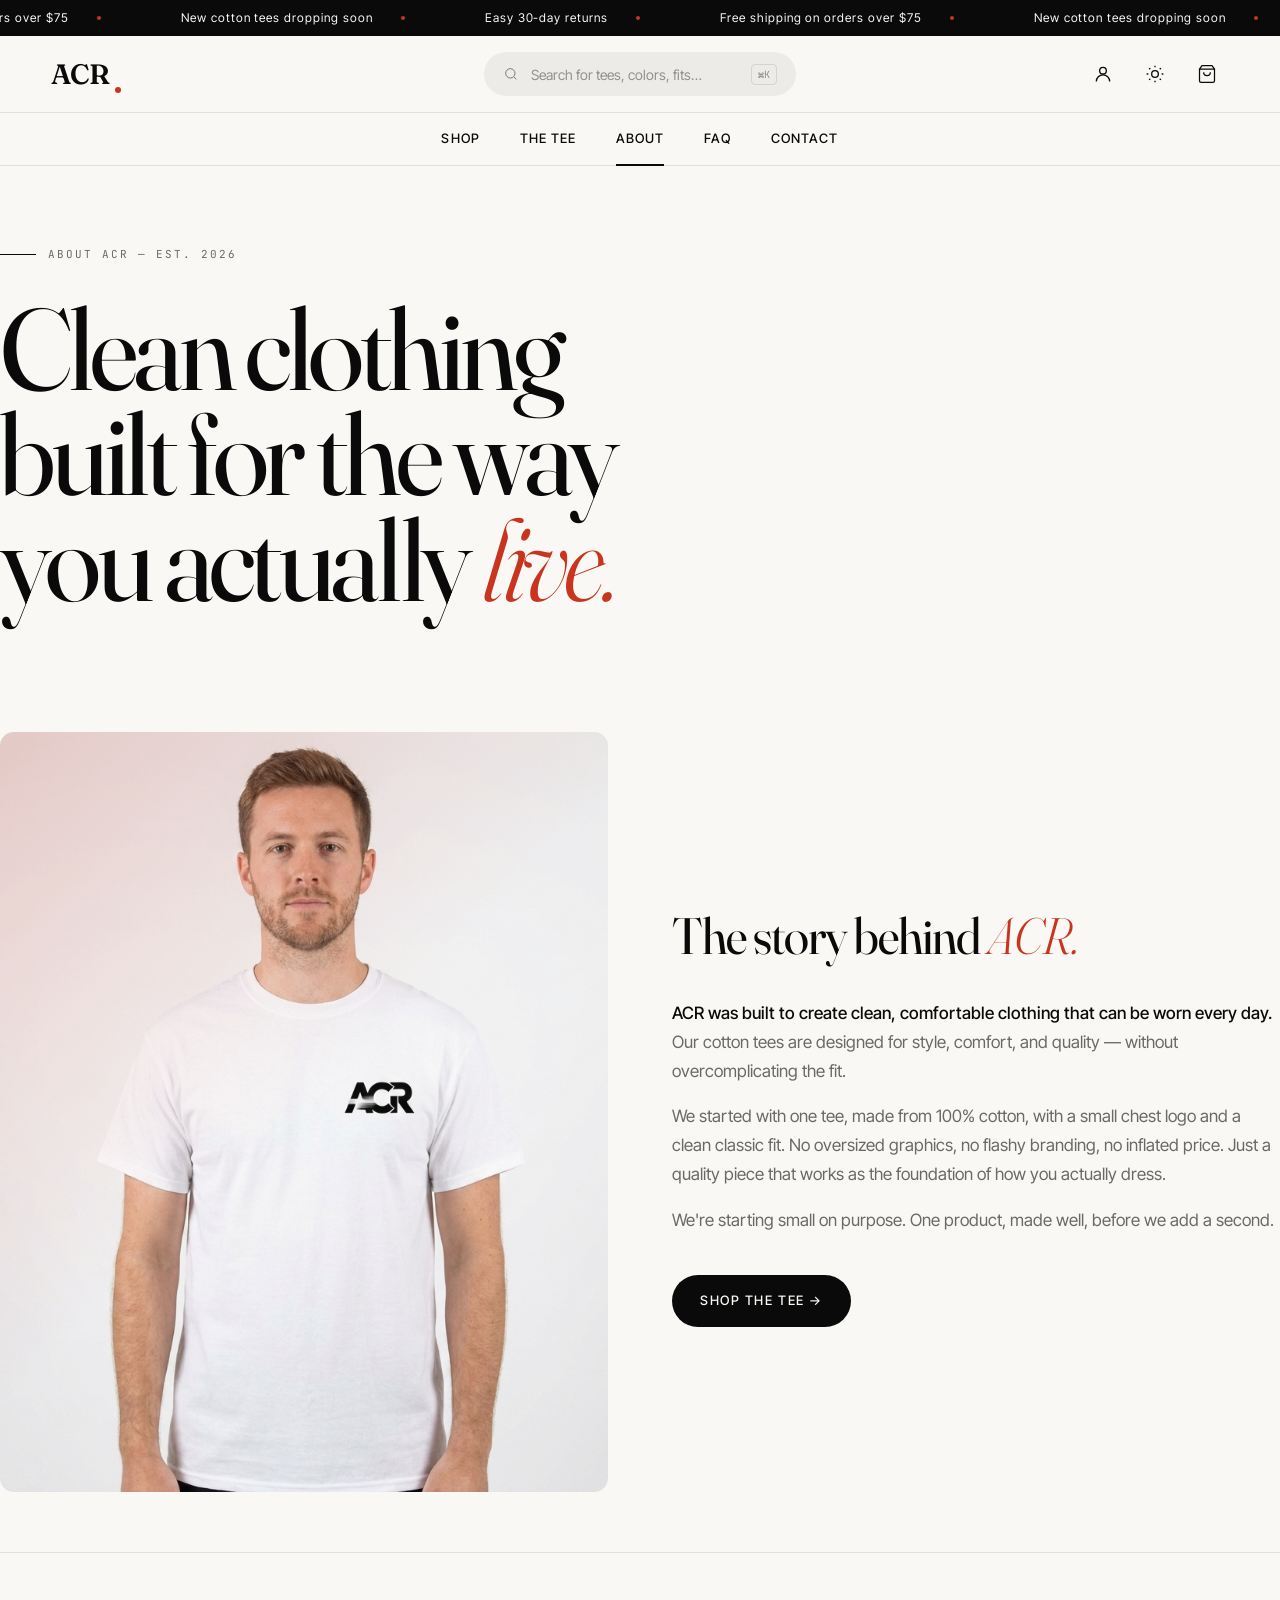
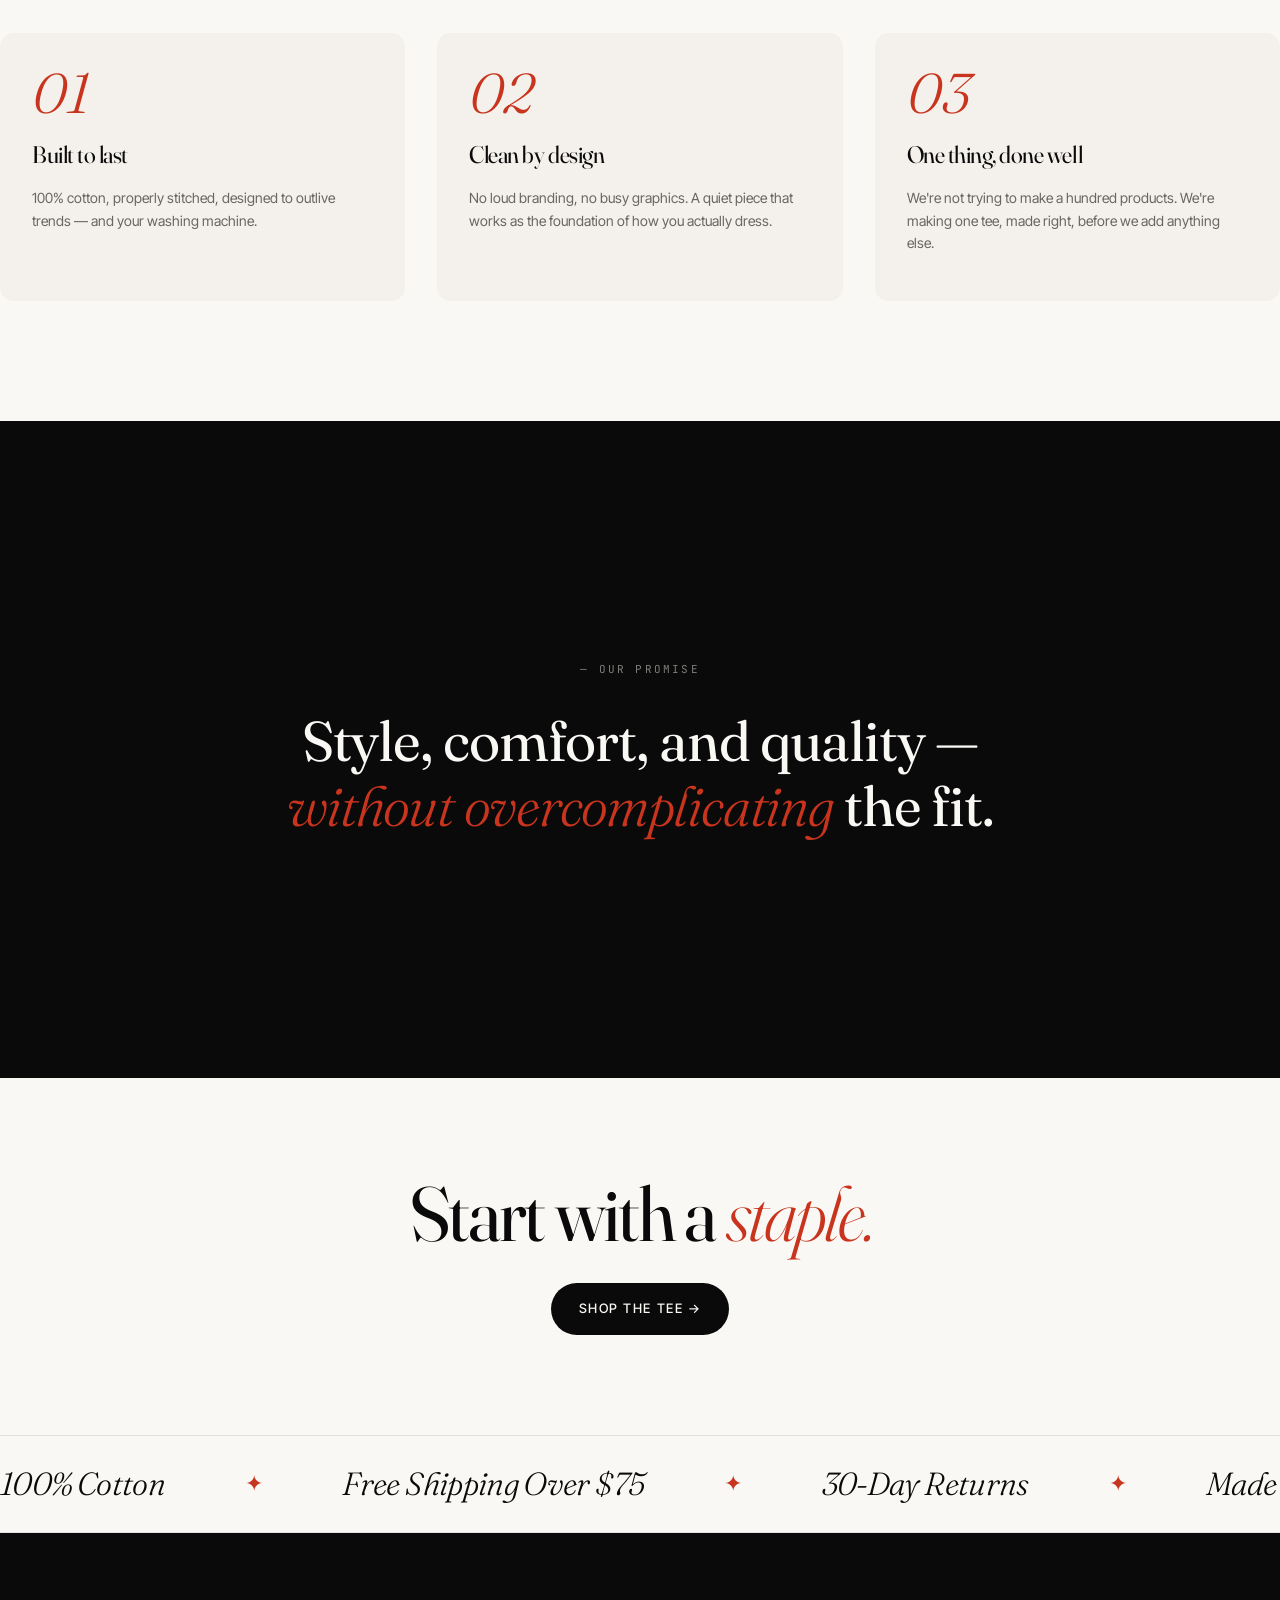
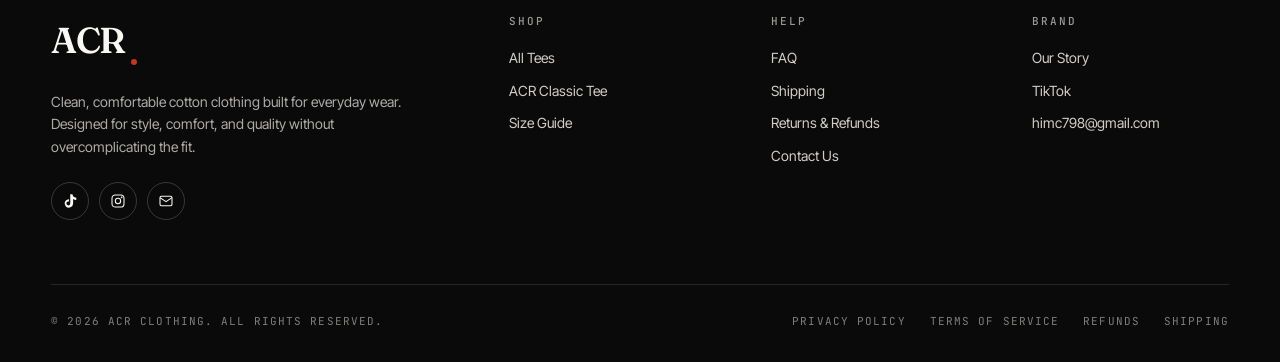
==== commit a0e1ee37: "Add ACR favicon" ====
--- a/about.html
+++ b/about.html
@@ -4,6 +4,12 @@
   <meta charset="UTF-8" />
   <meta name="viewport" content="width=device-width, initial-scale=1.0" />
   <title>About — ACR</title>
+  <link rel="icon" type="image/svg+xml" href="favicon.svg" />
+  <link rel="icon" type="image/png" sizes="32x32" href="favicon-32.png" />
+  <link rel="icon" type="image/png" sizes="16x16" href="favicon-16.png" />
+  <link rel="apple-touch-icon" sizes="180x180" href="favicon-180.png" />
+  <meta name="theme-color" content="#0a0a0a" />
+
   <meta name="description" content="ACR was built to create clean, comfortable clothing that can be worn every day." />
   <link rel="stylesheet" href="css/styles.css" />
 </head>
--- a/css/styles.css
+++ b/css/styles.css
@@ -2415,3 +2415,23 @@
 }
 .shopify-buy__option-select-wrapper { margin-bottom: 16px !important; }
 .shopify-buy__btn { width: 100% !important; border: none !important; }
+
+/* Shop Pay sign-in button in header */
+.shop-login-button-header {
+  display: inline-flex;
+  align-items: center;
+  height: 36px;
+}
+.shop-login-button-header::part(button),
+shop-login-button::part(button) {
+  height: 36px;
+  border-radius: 999px;
+  font-size: 12px;
+  font-family: var(--font-body);
+  letter-spacing: 0.04em;
+}
+
+/* Hide on mobile to avoid crowding the header */
+@media (max-width: 720px) {
+  .shop-login-button-header { display: none; }
+}
